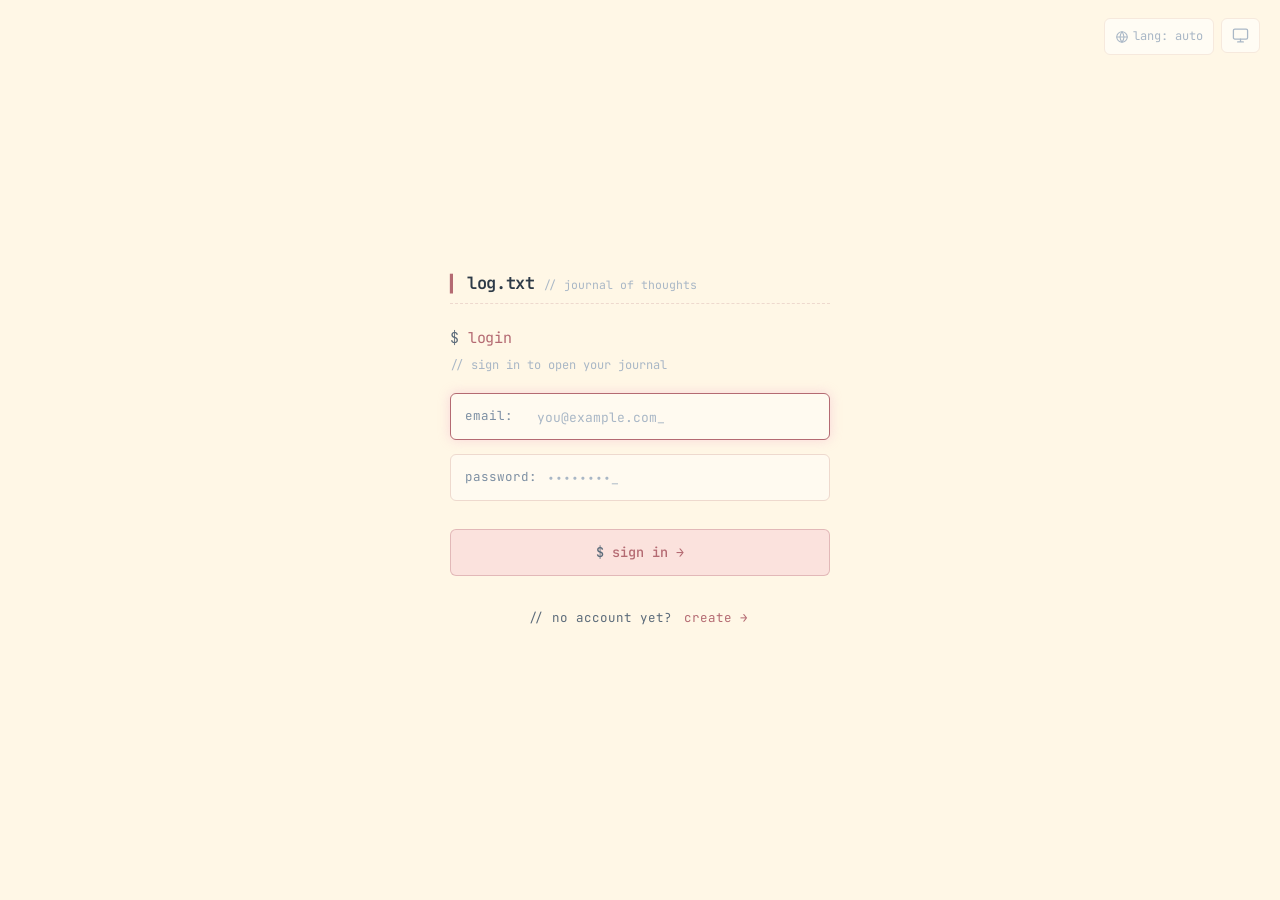
==== index.html @ 4cdacf59 "voice: nagrania zapisują się jako wpisy w entries/ Nagranie z sekcji voice/ nie tworzy już osobnego " ====
<!DOCTYPE html>
<html lang="pl" data-theme="dark">
<head>
  <meta charset="UTF-8">
  <meta name="viewport" content="width=device-width, initial-scale=1.0, viewport-fit=cover">
  <meta name="color-scheme" content="dark light">
  <meta name="description" content="log.txt — dziennik myśli w stylu terminala. Wpisy, nastroje, notatki, zadania i notatki głosowe.">
  <meta name="theme-color" content="#0d0f12">
  <meta name="mobile-web-app-capable" content="yes">
  <meta name="apple-mobile-web-app-capable" content="yes">
  <meta name="apple-mobile-web-app-status-bar-style" content="black-translucent">
  <meta name="apple-mobile-web-app-title" content="log.txt">
  <title>log.txt — dziennik</title>
  <link rel="manifest" href="manifest.webmanifest">
  <link rel="apple-touch-icon" href="icons/apple-touch-icon.png">
  <link rel="preconnect" href="https://fonts.googleapis.com">
  <link rel="preconnect" href="https://fonts.gstatic.com" crossorigin>
  <link href="https://fonts.googleapis.com/css2?family=JetBrains+Mono:ital,wght@0,400;0,500;0,600;1,400&family=Inter:wght@400;500;600&display=swap" rel="stylesheet">
  <link rel="stylesheet" href="styles.css">
  <script>
    // ustawiamy motyw przed pierwszym malowaniem, żeby nie mrugało przy trybie auto
    (function () {
      var pref = localStorage.getItem("logtxt.theme") || "auto";
      var theme = pref === "auto"
        ? (matchMedia("(prefers-color-scheme: dark)").matches ? "dark" : "light")
        : pref;
      document.documentElement.dataset.theme = theme;
      document.documentElement.dataset.themePref = pref;
    })();
  </script>
  <link rel="icon" href="data:image/svg+xml,<svg xmlns='http://www.w3.org/2000/svg' viewBox='0 0 100 100'><text y='.9em' font-size='90'>▍</text></svg>">
  <script>
    // motyw ustawiamy przed pierwszym malowaniem — inaczej ekran startowy mrugnie ciemnym tłem
    try {
      var t = localStorage.getItem("logtxt.theme");
      if (t) document.documentElement.dataset.theme = t;
    } catch (e) {}
  </script>
</head>
<body>

  <!-- ░░ ekran startowy: maszynowe wypisanie nazwy ░░ -->
  <div class="boot-screen" id="bootScreen">
    <div class="boot-inner mono">
      <div class="boot-line">
        <span class="boot-prompt" aria-hidden="true">||</span>
        <span class="boot-name" id="bootName"></span><span class="boot-caret" id="bootCaret" aria-hidden="true">▍</span>
      </div>
      <p class="boot-status" id="bootStatus"></p>
      <div class="boot-bar" aria-hidden="true"><span class="boot-bar-fill" id="bootBarFill"></span></div>
    </div>
    <p class="sr-only" role="status">Wczytywanie log.txt</p>
  </div>

  <!-- ░░ ekran logowania / rejestracji ░░ -->
  <div class="auth-screen" id="authScreen" hidden>
    <div class="auth-box">
      <div class="auth-logo mono">
        <span class="logo-mark" aria-hidden="true">▍</span>
        <span class="logo-name">log.txt</span>
        <span class="logo-comment" data-i18n="auth.logo.comment">// dziennik myśli</span>
      </div>

      <!-- ═══ logowanie ═══ -->
      <form class="auth-form" id="loginForm" data-mode="login">
        <div class="auth-title mono"><span class="dim">$</span> login</div>
        <p class="auth-sub mono" data-i18n="auth.login.sub">// zaloguj się, żeby wejść do swojego dziennika</p>

        <label class="auth-field">
          <span class="auth-label mono" data-i18n="auth.field.email">email:</span>
          <input type="email" id="loginEmail" autocomplete="email" placeholder="you@example.com_" required>
        </label>

        <label class="auth-field">
          <span class="auth-label mono" data-i18n="auth.field.password">hasło:</span>
          <input type="password" id="loginPassword" autocomplete="current-password" placeholder="••••••••_" required>
        </label>

        <div class="auth-error mono" id="loginError" aria-live="polite"></div>

        <button type="submit" class="btn btn-primary btn-block mono auth-cta">
          <span class="dim">$</span> <span data-i18n="auth.login.cta">zaloguj</span> <span class="auth-arrow">→</span>
        </button>

        <p class="auth-switch mono">
          <span class="dim">//</span> <span data-i18n="auth.login.switch">nie masz konta?</span>
          <button type="button" class="auth-link" data-goto="register" data-i18n="auth.login.switchLink">utwórz →</button>
        </p>
      </form>

      <!-- ═══ rejestracja ═══ -->
      <form class="auth-form" id="registerForm" data-mode="register" hidden>
        <div class="auth-title mono"><span class="dim">$</span> register</div>
        <p class="auth-sub mono" data-i18n="auth.register.sub">// załóż konto — wpisy będą dostępne z każdego urządzenia</p>

        <label class="auth-field">
          <span class="auth-label mono" data-i18n="auth.field.name">imię:</span>
          <input type="text" id="regName" autocomplete="given-name" placeholder="jak masz na imię?_" data-i18n-ph="auth.ph.name" required>
        </label>

        <label class="auth-field">
          <span class="auth-label mono" data-i18n="auth.field.email">email:</span>
          <input type="email" id="regEmail" autocomplete="email" placeholder="you@example.com_" required>
        </label>

        <label class="auth-field">
          <span class="auth-label mono" data-i18n="auth.field.password">hasło:</span>
          <input type="password" id="regPassword" autocomplete="new-password" placeholder="min. 8 znaków_" data-i18n-ph="auth.ph.password.min" required>
        </label>

        <label class="auth-field">
          <span class="auth-label mono" data-i18n="auth.field.repeat">powtórz:</span>
          <input type="password" id="regPassword2" autocomplete="new-password" placeholder="jeszcze raz_" data-i18n-ph="auth.ph.password.again" required>
        </label>

        <div class="auth-error mono" id="registerError" aria-live="polite"></div>

        <button type="submit" class="btn btn-primary btn-block mono auth-cta">
          <span class="dim">$</span> <span data-i18n="auth.register.cta">utwórz konto</span> <span class="auth-arrow">→</span>
        </button>

        <p class="auth-switch mono">
          <span class="dim">//</span> <span data-i18n="auth.register.switch">masz już konto?</span>
          <button type="button" class="auth-link" data-goto="login" data-i18n="auth.register.switchLink">zaloguj →</button>
        </p>
      </form>

      <button type="button" class="auth-lang mono" id="authLangToggle" data-i18n-aria="app.aria.lang" aria-label="Zmień język">
        <svg class="icon" viewBox="0 0 24 24"><circle cx="12" cy="12" r="9"/><path d="M3 12h18"/><path d="M12 3a15 15 0 0 1 0 18a15 15 0 0 1 0-18z"/></svg>
        <span class="lang-label">lang: auto</span>
      </button>
      <button type="button" class="auth-theme mono" id="authThemeToggle" data-i18n-aria="app.aria.theme" aria-label="Przełącz motyw">
        <svg class="icon icon-sun" viewBox="0 0 24 24"><circle cx="12" cy="12" r="5"/><path d="M12 1v2M12 21v2M4.22 4.22l1.42 1.42M18.36 18.36l1.42 1.42M1 12h2M21 12h2M4.22 19.78l1.42-1.42M18.36 5.64l1.42-1.42"/></svg>
        <svg class="icon icon-moon" viewBox="0 0 24 24"><path d="M21 12.79A9 9 0 1 1 11.21 3 7 7 0 0 0 21 12.79z"/></svg>
        <svg class="icon icon-auto" viewBox="0 0 24 24"><rect x="2" y="3" width="20" height="14" rx="2"/><path d="M8 21h8M12 17v4"/></svg>
      </button>
    </div>
  </div>

  <div class="app" id="mainApp" hidden>

    <!-- ░░ Sidebar / file explorer ░░ -->
    <aside class="sidebar" id="sidebar">
      <button class="sidebar-head" id="logoHome" data-i18n-aria="app.aria.home" aria-label="Wróć do dashboardu">
        <span class="logo-mark" aria-hidden="true">▍</span>
        <span class="logo-name">log.txt</span>
        <span class="logo-comment" data-i18n="app.logo.comment">// dziennik</span>
      </button>

      <nav class="nav" data-i18n-aria="app.aria.sections" aria-label="Sekcje">
        <button class="nav-item active" data-view="dashboard">
          <svg class="icon" viewBox="0 0 24 24"><path d="M3 12h4l3-8 4 16 3-8h4"/></svg>
          <span class="nav-label">~/dashboard</span>
        </button>
        <button class="nav-item" data-view="entries">
          <svg class="icon" viewBox="0 0 24 24"><path d="M14 2H6a2 2 0 0 0-2 2v16a2 2 0 0 0 2 2h12a2 2 0 0 0 2-2V8z"/><path d="M14 2v6h6"/></svg>
          <span class="nav-label">entries/</span>
          <span class="nav-count" data-count="entries"></span>
        </button>
        <button class="nav-item" data-view="notes">
          <svg class="icon" viewBox="0 0 24 24"><path d="M12 20h9"/><path d="M16.5 3.5a2.1 2.1 0 0 1 3 3L7 19l-4 1 1-4z"/></svg>
          <span class="nav-label">notes/</span>
          <span class="nav-count" data-count="notes"></span>
        </button>
        <button class="nav-item" data-view="tasks">
          <svg class="icon" viewBox="0 0 24 24"><path d="M9 11l3 3L22 4"/><path d="M21 12v7a2 2 0 0 1-2 2H5a2 2 0 0 1-2-2V5a2 2 0 0 1 2-2h11"/></svg>
          <span class="nav-label">tasks.todo</span>
          <span class="nav-count" data-count="tasks"></span>
        </button>
        <button class="nav-item" data-view="voice">
          <svg class="icon" viewBox="0 0 24 24"><path d="M12 1a3 3 0 0 0-3 3v8a3 3 0 0 0 6 0V4a3 3 0 0 0-3-3z"/><path d="M19 10v2a7 7 0 0 1-14 0v-2"/><path d="M12 19v4"/><path d="M8 23h8"/></svg>
          <span class="nav-label">voice/</span>
          <span class="nav-count" data-count="voice"></span>
        </button>
      </nav>

      <div class="sidebar-foot">
        <button class="theme-toggle" id="themeToggle" data-i18n-aria="app.aria.theme" aria-label="Przełącz motyw">
          <svg class="icon icon-sun" viewBox="0 0 24 24"><circle cx="12" cy="12" r="5"/><path d="M12 1v2M12 21v2M4.22 4.22l1.42 1.42M18.36 18.36l1.42 1.42M1 12h2M21 12h2M4.22 19.78l1.42-1.42M18.36 5.64l1.42-1.42"/></svg>
          <svg class="icon icon-moon" viewBox="0 0 24 24"><path d="M21 12.79A9 9 0 1 1 11.21 3 7 7 0 0 0 21 12.79z"/></svg>
        <svg class="icon icon-auto" viewBox="0 0 24 24"><rect x="2" y="3" width="20" height="14" rx="2"/><path d="M8 21h8M12 17v4"/></svg>
          <span class="theme-label">auto_mode</span>
        </button>
        <button class="theme-toggle lang-toggle" id="langToggle" data-i18n-aria="app.aria.lang" aria-label="Zmień język">
          <svg class="icon" viewBox="0 0 24 24"><circle cx="12" cy="12" r="9"/><path d="M3 12h18"/><path d="M12 3a15 15 0 0 1 0 18a15 15 0 0 1 0-18z"/></svg>
          <span class="lang-label">lang: auto</span>
        </button>
        <div class="sidebar-status">
          <span class="status-dot" aria-hidden="true"></span>
          <span id="storageStatus">sync: —</span>
        </div>
        <button class="sidebar-user mono" id="logoutBtn" data-i18n-title="app.logout">
          <span class="user-prompt dim">user@log:~$</span>
          <span class="user-name" id="sidebarUserName"></span>
          <span class="user-logout">// exit</span>
        </button>
      </div>
    </aside>

    <!-- ░░ Bottom nav (mobile only) ░░ -->
    <nav class="bottom-nav" id="bottomNav" data-i18n-aria="app.aria.bottomNav" aria-label="Nawigacja mobilna">
      <button class="bottom-nav-item nav-item active" data-view="dashboard">
        <svg class="icon" viewBox="0 0 24 24"><path d="M3 12h4l3-8 4 16 3-8h4"/></svg>
        <span class="bottom-nav-label">dashboard</span>
      </button>
      <button class="bottom-nav-item nav-item" data-view="entries">
        <svg class="icon" viewBox="0 0 24 24"><path d="M14 2H6a2 2 0 0 0-2 2v16a2 2 0 0 0 2 2h12a2 2 0 0 0 2-2V8z"/><path d="M14 2v6h6"/></svg>
        <span class="bottom-nav-label">entries</span>
      </button>
      <button class="bottom-nav-item nav-item" data-view="notes">
        <svg class="icon" viewBox="0 0 24 24"><path d="M12 20h9"/><path d="M16.5 3.5a2.1 2.1 0 0 1 3 3L7 19l-4 1 1-4z"/></svg>
        <span class="bottom-nav-label">notes</span>
      </button>
      <button class="bottom-nav-item nav-item" data-view="tasks">
        <svg class="icon" viewBox="0 0 24 24"><path d="M9 11l3 3L22 4"/><path d="M21 12v7a2 2 0 0 1-2 2H5a2 2 0 0 1-2-2V5a2 2 0 0 1 2-2h11"/></svg>
        <span class="bottom-nav-label">tasks</span>
      </button>
      <button type="button" class="bottom-nav-item bottom-nav-more" id="bottomNavMore" aria-haspopup="true" aria-expanded="false" aria-controls="bottomNavSheet">
        <svg class="icon" viewBox="0 0 24 24"><circle cx="5" cy="12" r="1.5"/><circle cx="12" cy="12" r="1.5"/><circle cx="19" cy="12" r="1.5"/></svg>
        <span class="bottom-nav-label" data-i18n="app.more">więcej</span>
      </button>
    </nav>

    <div class="bottom-sheet-scrim" id="bottomSheetScrim"></div>
    <div class="bottom-sheet" id="bottomNavSheet" role="dialog" data-i18n-aria="app.aria.moreSections" aria-label="Więcej sekcji" aria-hidden="true">
      <div class="bottom-sheet-handle" aria-hidden="true"></div>
      <div class="bottom-sheet-title mono"><span class="dim">$</span> ls more/</div>
      <div class="bottom-sheet-list">
        <button class="bottom-sheet-item nav-item" data-view="voice">
          <svg class="icon" viewBox="0 0 24 24"><path d="M12 1a3 3 0 0 0-3 3v8a3 3 0 0 0 6 0V4a3 3 0 0 0-3-3z"/><path d="M19 10v2a7 7 0 0 1-14 0v-2"/><path d="M12 19v4"/><path d="M8 23h8"/></svg>
          <span class="bottom-nav-label">voice/</span>
        </button>
        <button type="button" class="bottom-sheet-item bottom-sheet-action" id="bottomThemeMirror">
          <svg class="icon icon-sun" viewBox="0 0 24 24"><circle cx="12" cy="12" r="5"/><path d="M12 1v2M12 21v2M4.22 4.22l1.42 1.42M18.36 18.36l1.42 1.42M1 12h2M21 12h2M4.22 19.78l1.42-1.42M18.36 5.64l1.42-1.42"/></svg>
          <svg class="icon icon-moon" viewBox="0 0 24 24"><path d="M21 12.79A9 9 0 1 1 11.21 3 7 7 0 0 0 21 12.79z"/></svg>
        <svg class="icon icon-auto" viewBox="0 0 24 24"><rect x="2" y="3" width="20" height="14" rx="2"/><path d="M8 21h8M12 17v4"/></svg>
          <span class="bottom-nav-label" data-i18n="app.theme">motyw</span>
        </button>
        <button type="button" class="bottom-sheet-item bottom-sheet-action" id="bottomLangMirror">
          <svg class="icon" viewBox="0 0 24 24"><circle cx="12" cy="12" r="9"/><path d="M3 12h18"/><path d="M12 3a15 15 0 0 1 0 18a15 15 0 0 1 0-18z"/></svg>
          <span class="bottom-nav-label lang-label">lang: auto</span>
        </button>
        <button type="button" class="bottom-sheet-item bottom-sheet-action" id="bottomLogoutMirror">
          <svg class="icon" viewBox="0 0 24 24"><path d="M9 21H5a2 2 0 0 1-2-2V5a2 2 0 0 1 2-2h4"/><path d="M16 17l5-5-5-5"/><path d="M21 12H9"/></svg>
          <span class="bottom-nav-label">exit</span>
        </button>
      </div>
    </div>

    <!-- ░░ Main ░░ -->
    <main class="main">
      <header class="topbar">
        <button class="menu-btn" id="menuBtn" data-i18n-aria="app.aria.menu" aria-label="Menu">
          <svg class="icon" viewBox="0 0 24 24"><path d="M3 6h18M3 12h18M3 18h18"/></svg>
        </button>
        <span class="breadcrumb"><span class="crumb-root" data-i18n="app.crumbRoot">~/dziennik/</span><span id="crumbView">dashboard</span><span class="cursor" aria-hidden="true">_</span></span>
        <span class="topbar-date mono" id="topbarDate"></span>
      </header>

      <div class="views" id="views">

        <!-- ═══ dashboard / welcome ═══ -->
        <section class="view view-dash active" data-view="dashboard">
          <div class="dash-grid">

            <!-- ── powitanie ── -->
            <div class="dash-card dash-hello">
              <div class="dash-hello-text">
                <h1 class="mono" id="helloTitle">witaj z powrotem<span class="cursor" aria-hidden="true">_</span></h1>
                <p class="view-sub" id="helloLine"></p>
              </div>
              <span class="dash-hello-mark mono" aria-hidden="true">▍</span>
            </div>

            <!-- ── szybkie akcje ── -->
            <div class="dash-card dash-actions">
              <div class="dash-card-label mono"><span class="dim">$</span> run --quick</div>
              <div class="quick-actions mono" data-i18n-aria="app.aria.quickActions" aria-label="Szybkie akcje">
                <button class="qa-btn" data-qa="entry"><span class="qa-key">+</span> <span data-i18n="dash.qa.entry">nowy wpis</span></button>
                <button class="qa-btn" data-qa="mood"><span class="qa-key">+</span> <span data-i18n="dash.qa.mood">zaznacz nastrój</span></button>
                <button class="qa-btn" data-qa="task"><span class="qa-key">+</span> <span data-i18n="dash.qa.task">nowe zadanie</span></button>
                <button class="qa-btn" data-qa="voice"><span class="qa-key qa-rec">●</span> <span data-i18n="dash.qa.voice">nagraj notatkę</span></button>
              </div>
            </div>

            <!-- ── podsumowanie tygodnia + skróty do sekcji ── -->
            <div class="dash-card dash-summary-card">
              <div class="dash-card-label mono"><span class="dim">$</span> stat --week</div>
              <p class="dash-summary mono" id="dashSummary"></p>
              <div class="dash-tiles" id="dashTiles"></div>
            </div>

            <!-- ── kolumna główna: log aktywności + przypięte ── -->
            <div class="dash-col dash-col-main">
              <div class="panel recent-panel">
                <div class="panel-title mono"><span class="dim">$</span> tail -n 6 recent_activity.log</div>
                <div class="recent-list" id="recentList"></div>
              </div>

              <div class="panel pinned-panel" id="pinnedPanel">
                <div class="panel-title mono">
                  <span class="dim">$</span> cat pinned/*.md
                  <span class="dim" id="pinnedCount"></span>
                  <span class="flex-spacer"></span>
                  <button type="button" class="panel-link mono" id="pinnedAllLink" hidden data-i18n="dash.pinned.all">zobacz wszystkie →</button>
                </div>
                <div class="pinned-list" id="pinnedList"></div>
              </div>
            </div>

            <!-- ── kolumna boczna: nastrój, motto dnia, otwarte zadania ── -->
            <div class="dash-col dash-col-side">
              <!-- ── nastrój: jedyne wejście do mood.log ── -->
              <div class="dash-card dash-mood" id="dashMood">
                <div class="dash-card-label mono">
                  <span class="dim">$</span> mood --set
                  <span class="flex-spacer"></span>
                  <button type="button" class="panel-link mono" id="dashMoodOpen" data-i18n="dash.mood.open">otwórz mood.log →</button>
                </div>
                <div class="mood-scale dash-mood-scale" id="dashMoodScale" role="radiogroup" data-i18n-aria="mood.aria.scale" aria-label="Poziom nastroju">
                  <button type="button" class="mood-btn" data-level="1" data-i18n-aria="mood.level.1" aria-label="Bardzo źle"><span class="mood-cell l1"></span><span class="mono">1</span></button>
                  <button type="button" class="mood-btn" data-level="2" data-i18n-aria="mood.level.2" aria-label="Słabo"><span class="mood-cell l2"></span><span class="mono">2</span></button>
                  <button type="button" class="mood-btn" data-level="3" data-i18n-aria="mood.level.3" aria-label="Neutralnie"><span class="mood-cell l3"></span><span class="mono">3</span></button>
                  <button type="button" class="mood-btn" data-level="4" data-i18n-aria="mood.level.4" aria-label="Dobrze"><span class="mood-cell l4"></span><span class="mono">4</span></button>
                  <button type="button" class="mood-btn" data-level="5" data-i18n-aria="mood.level.5" aria-label="Świetnie"><span class="mood-cell l5"></span><span class="mono">5</span></button>
                </div>
                <p class="dash-mood-status mono" id="dashMoodStatus"></p>
              </div>

              <div class="dash-card dash-motto" id="dashMotto">
                <span class="motto-label mono" data-i18n="dash.motto.label">// motto dnia</span>
                <p class="motto-text" id="mottoText"></p>
                <span class="motto-mark" aria-hidden="true">▍</span>
              </div>

              <div class="panel tasks-preview-panel dash-goals" id="tasksPreviewPanel">
                <div class="panel-title mono">
                  <span class="dim">$</span> tasks --open
                  <span class="dim" id="tasksPreviewCount"></span>
                  <span class="flex-spacer"></span>
                  <button type="button" class="panel-link mono" id="tasksAllLink" hidden data-i18n="dash.tasks.all">zobacz wszystkie zadania →</button>
                </div>
                <div class="tasks-preview-list" id="tasksPreviewList"></div>
              </div>
            </div>

          </div>
        </section>

        <!-- ═══ entries/ ═══ -->
        <section class="view" data-view="entries">
          <div class="view-grid view-grid-entries">

            <div class="view-hero">
              <div class="view-hero-text">
                <h1 class="mono">entries/</h1>
                <p class="view-sub" data-i18n="entries.sub">// twoje wpisy — każdy jak osobny plik</p>
              </div>
              <span class="view-hero-mark mono" aria-hidden="true">▍</span>
            </div>

            <!-- lista wpisów jako wyspa obok treści — jak w notes/; przy setkach
                 wpisów przewijanie jednej długiej kolumny gubiło kontekst -->
            <div class="dash-card entries-list-col">
              <div class="dash-card-label mono"><span class="dim">$</span> ls entries/</div>
              <button class="btn btn-primary mono btn-block" id="newEntryBtn" data-i18n="entries.newBtn">+ nowy wpis</button>
              <div class="tag-filter mono" id="tagFilter"></div>
              <div class="entry-files" id="entryList"></div>
            </div>

            <div class="entries-main">
              <form class="entry-form panel" id="entryForm">
                <div class="panel-title mono">
                  <span class="dim">$</span> <span data-i18n="entries.newEntry">nowy wpis →</span> <span class="accent" id="entryFilename"></span>
                </div>
                <textarea id="entryBody" rows="5" placeholder="$ napisz coś..." data-i18n-ph="entries.ph.body" spellcheck="true"></textarea>
                <div class="media-toolbar mono" data-host="entry">
                  <button type="button" class="media-btn" data-act="photo-file"><span class="mb-ico">+</span> <span data-i18n="media.addPhoto">dodaj zdjęcie</span></button>
                  <button type="button" class="media-btn" data-act="photo-url"><span class="mb-ico">↗</span> <span data-i18n="media.fromUrl">z URL</span></button>
                  <button type="button" class="media-btn media-rec" data-act="rec"><span class="mb-dot"></span> <span data-i18n="media.record">nagraj</span></button>
                  <span class="media-hint dim" data-hint></span>
                </div>
                <div class="media-attachments" id="entryAttachments"></div>
                <div class="form-row">
                  <input type="text" id="entryTags" class="mono" placeholder="#refleksja #praca #pomysł" data-i18n-ph="entries.ph.tags">
                  <button type="submit" class="btn btn-primary mono">git commit</button>
                </div>
                <input type="file" id="entryFileInput" accept="image/jpeg,image/png,image/webp" hidden>
              </form>

              <div class="entry-detail" id="entryDetail"></div>
            </div>

          </div>
        </section>

        <!-- ═══ mood.log ═══ -->
        <section class="view" data-view="mood">
          <div class="view-grid">

            <div class="view-hero">
              <div class="view-hero-text">
                <h1 class="mono">mood.log</h1>
                <p class="view-sub" data-i18n="mood.sub">// jak się dziś czujesz? zapisz stan procesu</p>
              </div>
              <span class="view-hero-mark mono" aria-hidden="true">▍</span>
            </div>

            <div class="view-col view-col-side">
              <form class="panel mood-form" id="moodForm">
                <div class="panel-title mono"><span class="dim">$</span> mood --set</div>
                <div class="mood-scale" id="moodScale" role="radiogroup" data-i18n-aria="mood.aria.scale" aria-label="Poziom nastroju">
                  <button type="button" class="mood-btn" data-level="1" data-i18n-aria="mood.level.1" aria-label="Bardzo źle"><span class="mood-cell l1"></span><span class="mono">1</span></button>
                  <button type="button" class="mood-btn" data-level="2" data-i18n-aria="mood.level.2" aria-label="Słabo"><span class="mood-cell l2"></span><span class="mono">2</span></button>
                  <button type="button" class="mood-btn" data-level="3" data-i18n-aria="mood.level.3" aria-label="Neutralnie"><span class="mood-cell l3"></span><span class="mono">3</span></button>
                  <button type="button" class="mood-btn" data-level="4" data-i18n-aria="mood.level.4" aria-label="Dobrze"><span class="mood-cell l4"></span><span class="mono">4</span></button>
                  <button type="button" class="mood-btn" data-level="5" data-i18n-aria="mood.level.5" aria-label="Świetnie"><span class="mood-cell l5"></span><span class="mono">5</span></button>
                </div>
                <div class="form-row">
                  <input type="text" id="moodNote" placeholder="// krótki kontekst, opcjonalnie" data-i18n-ph="mood.ph.note">
                  <button type="submit" class="btn btn-primary mono" disabled id="moodSubmit">log mood</button>
                </div>
              </form>
            </div>

            <div class="view-col view-col-main">
              <div class="panel mood-graph-panel">
                <div class="panel-title mono">
                  <span class="dim">$</span> mood --graph <span class="dim" id="moodRangeLabel">// ostatnie 28 dni</span>
                  <span class="mood-range" id="moodRange" role="group" data-i18n-aria="mood.aria.range" aria-label="Zakres grafu">
                    <button type="button" class="range-btn" data-days="28">28d</button>
                    <button type="button" class="range-btn" data-days="45">45d</button>
                    <button type="button" class="range-btn" data-days="90">90d</button>
                  </span>
                </div>
                <div class="mood-graph-wrap">
                  <div class="mood-dow mono" aria-hidden="true">
                    <span></span><span></span><span></span><span></span><span></span><span></span><span></span>
                  </div>
                  <div class="mood-graph" id="moodGraph"></div>
                </div>
                <div class="mood-legend mono">
                  <span class="dim" data-i18n="mood.worse">gorzej</span>
                  <span class="mood-cell l1"></span><span class="mood-cell l2"></span><span class="mood-cell l3"></span><span class="mood-cell l4"></span><span class="mood-cell l5"></span>
                  <span class="dim" data-i18n="mood.better">lepiej</span>
                </div>
              </div>

              <div class="entry-list" id="moodList"></div>
            </div>

          </div>
        </section>

        <!-- ═══ notes/ ═══ -->
        <section class="view" data-view="notes">
          <div class="view-grid view-grid-notes">

            <div class="view-hero">
              <div class="view-hero-text">
                <h1 class="mono">notes/</h1>
                <p class="view-sub" data-i18n="notes.sub">// luźne notatki, markdown-friendly</p>
              </div>
              <span class="view-hero-mark mono" aria-hidden="true">▍</span>
            </div>

            <div class="dash-card notes-list-col">
              <div class="dash-card-label mono"><span class="dim">$</span> ls notes/</div>
              <button class="btn btn-primary mono btn-block" id="newNoteBtn" data-i18n="notes.new">+ touch nowa.md</button>
              <div class="note-files" id="noteFiles"></div>
            </div>
            <div class="note-editor panel" id="noteEditor" hidden>
              <div class="editor-tabs mono">
                <input type="text" id="noteTitle" class="note-title-input mono" placeholder="nazwa_notatki" data-i18n-ph="notes.ph.title">
                <span class="dim">.md</span>
                <span class="editor-tab-spacer"></span>
                <button type="button" class="tab-btn active" id="tabEdit">edit</button>
                <button type="button" class="tab-btn" id="tabPreview">preview</button>
              </div>
              <div class="md-toolbar mono" id="noteMdToolbar">
                <button type="button" class="md-btn" data-md="h1" data-i18n-title="notes.md.heading">#</button>
                <button type="button" class="md-btn" data-md="bold" data-i18n-title="notes.md.bold"><strong>B</strong></button>
                <button type="button" class="md-btn" data-md="italic" data-i18n-title="notes.md.italic"><em>i</em></button>
                <button type="button" class="md-btn" data-md="code" data-i18n-title="notes.md.code" data-i18n="notes.md.codeLabel">`kod`</button>
                <button type="button" class="md-btn" data-md="list" data-i18n-title="notes.md.list" data-i18n="notes.md.listLabel">- lista</button>
                <button type="button" class="md-btn" data-md="check" data-i18n-title="notes.md.check">- [ ]</button>
                <button type="button" class="md-btn" data-md="quote" data-i18n-title="notes.md.quote">&gt;</button>
              </div>
              <textarea id="noteBody" rows="14" placeholder="# nagłówek&#10;&#10;**pogrubienie**, *kursywa*, `kod`&#10;&#10;- lista&#10;- [ ] checkbox" data-i18n-ph="notes.ph.body" spellcheck="true"></textarea>
              <div class="media-toolbar mono" data-host="note">
                <button type="button" class="media-btn" data-act="photo-file"><span class="mb-ico">+</span> <span data-i18n="media.addPhoto">dodaj zdjęcie</span></button>
                <button type="button" class="media-btn" data-act="photo-url"><span class="mb-ico">↗</span> <span data-i18n="media.fromUrl">z URL</span></button>
                <button type="button" class="media-btn media-rec" data-act="rec"><span class="mb-dot"></span> <span data-i18n="media.record">nagraj</span></button>
                <span class="media-hint dim" data-hint></span>
              </div>
              <div class="media-attachments" id="noteAttachments"></div>
              <div class="md-preview" id="notePreview" hidden></div>
              <div class="form-row">
                <button type="button" class="btn btn-ghost mono" id="deleteNoteBtn">rm</button>
                <button type="button" class="btn btn-ghost mono pin-btn" id="pinNoteBtn" aria-pressed="false">
                  <svg class="icon pin-icon" viewBox="0 0 24 24" style="width:13px;height:13px"><path d="M12 2v7l4 4v3H8v-3l4-4V2z"/><path d="M12 16v6"/></svg>
                  <span class="pin-btn-label" data-i18n="notes.pin">// pin</span>
                </button>
                <span class="flex-spacer"></span>
                <button type="button" class="btn btn-primary mono" id="saveNoteBtn" data-i18n="notes.save">:w zapisz</button>
              </div>
              <input type="file" id="noteFileInput" accept="image/jpeg,image/png,image/webp" hidden>
            </div>

          </div>
        </section>

        <!-- ═══ tasks.todo ═══ -->
        <section class="view" data-view="tasks">
          <div class="view-grid">

            <div class="view-hero">
              <div class="view-hero-text">
                <h1 class="mono">tasks.todo</h1>
                <p class="view-sub" data-i18n="tasks.sub">// zadania posegregowane wg statusu: in_progress → pending → done</p>
              </div>
              <span class="view-hero-mark mono" aria-hidden="true">▍</span>
            </div>

            <div class="view-col view-col-side">
              <form class="panel task-form" id="taskForm">
                <div class="panel-title mono"><span class="dim">$</span> task add</div>
                <div class="form-row">
                  <span class="mono dim task-prefix">- [ ]</span>
                  <input type="text" id="taskText" placeholder="$ nowe zadanie..." data-i18n-ph="tasks.ph.text">
                  <input type="text" id="taskSprint" class="mono sprint-input" placeholder="sprint" data-i18n-ph="tasks.ph.sprint" list="sprintList">
                  <datalist id="sprintList"></datalist>
                  <button type="submit" class="btn btn-primary mono">add</button>
                </div>
              </form>
            </div>

            <div class="view-col view-col-main">
              <div id="statusGroups"></div>
            </div>

          </div>
        </section>

        <!-- ═══ voice/ ═══ -->
        <section class="view" data-view="voice">
          <div class="view-grid">

            <div class="view-hero">
              <div class="view-hero-text">
                <h1 class="mono">voice/</h1>
                <p class="view-sub" data-i18n="voice.sub">// notatki głosowe — każde nagranie zapisuje się jako wpis w entries/</p>
              </div>
              <span class="view-hero-mark mono" aria-hidden="true">▍</span>
            </div>

            <div class="view-col view-col-side">
              <div class="panel voice-recorder">
                <div class="panel-title mono"><span class="dim">$</span> rec --mic <span id="recStatus" class="dim" data-i18n="voice.ready">// gotowy</span></div>
                <canvas id="waveCanvas" class="wave-canvas" height="80"></canvas>
                <div class="form-row voice-controls">
                  <button type="button" class="btn btn-primary mono" id="recBtn">
                    <span class="rec-dot" aria-hidden="true"></span> record
                  </button>
                  <span class="mono rec-timer" id="recTimer">00:00</span>
                  <span class="flex-spacer"></span>
                  <span class="mono dim" id="transcriptHint"></span>
                </div>
              </div>
            </div>

            <div class="view-col view-col-main">
              <div class="entry-list" id="voiceList"></div>
            </div>

          </div>
        </section>

      </div>
    </main>
  </div>

  <div class="toast mono" id="toast" role="status" aria-live="polite"></div>

  <div class="undo-bar mono" id="undoBar" role="status" aria-live="polite">
    <span class="undo-msg"><span class="dim">//</span> <span data-i18n="app.undo.deleted">usunięto</span> <span class="undo-title" id="undoTitle"></span> —</span>
    <button type="button" class="undo-btn" id="undoBtn" data-i18n="app.undo.btn">[cofnij]</button>
    <span class="undo-count dim" id="undoCount">15s</span>
    <span class="undo-progress" aria-hidden="true"><span class="undo-progress-fill" id="undoFill"></span></span>
  </div>

  <!-- podgląd zdjęcia na cały ekran — otwierany kliknięciem w ikonę folderu -->
  <div class="lightbox" id="lightbox" role="dialog" aria-modal="true" data-i18n-aria="media.aria.viewer" aria-label="Podgląd zdjęcia" hidden>
    <button type="button" class="lightbox-close mono" id="lightboxClose" data-i18n-aria="media.close" aria-label="Zamknij podgląd">esc ✕</button>
    <button type="button" class="lightbox-nav lightbox-prev mono" id="lightboxPrev" data-i18n-aria="media.prev" aria-label="Poprzednie zdjęcie">‹</button>
    <img id="lightboxImg" alt="">
    <p class="lightbox-caption mono" id="lightboxCaption"></p>
    <button type="button" class="lightbox-nav lightbox-next mono" id="lightboxNext" data-i18n-aria="media.next" aria-label="Następne zdjęcie">›</button>
  </div>

  <div class="sidebar-scrim" id="scrim"></div>

  <!-- klient Supabase trzymany w repo: bez build stepu i bez zależności od CDN-a,
       który potrafi paść albo zostać zablokowany, zabierając ze sobą całą apkę -->
  <script src="vendor/supabase-js-2.58.0.js"></script>
  <script src="i18n.js"></script>
  <script src="config.js"></script>
  <script src="db.js"></script>
  <script src="app.js"></script>
</body>
</html>
---- styles.css ----
/* ═══════════════════════════════════════════════════════════════
   log.txt — dziennik w stylu terminala
   motywy: dark (terminal) / light (dziennik)
   ═══════════════════════════════════════════════════════════════ */

:root {
  --font-mono: "JetBrains Mono", "Fira Code", "SFMono-Regular", Consolas, monospace;
  --font-sans: "Inter", "Manrope", -apple-system, "Segoe UI", sans-serif;
  --radius: 10px;
  --radius-sm: 6px;
  --sidebar-w: 232px;
  --ease: cubic-bezier(0.25, 0.8, 0.35, 1);
  /* ikona folderu (jak w Finderze) — te same barwy w obu motywach */
  --folder-back: #7cb8ee;
  --folder-front-a: #62a9ec;
  --folder-front-b: #3f8ad8;
}

/* ── motyw ciemny: terminal ── */
[data-theme="dark"] {
  color-scheme: dark;
  --bg: #0d0f12;
  --bg-panel: #14171c;
  --bg-raised: #1a1e25;
  --bg-input: #0f1116;
  --border: #262b34;
  --border-soft: #1d222a;
  --text: #e4e8ef;
  --text-dim: #8b93a3;
  --text-faint: #5b6373;
  --accent: #4ade80;          /* neonowa zieleń */
  --accent-2: #a78bfa;        /* elektryczny fiolet */
  --accent-3: #22d3ee;        /* cyjan */
  --accent-warn: #fbbf24;
  --accent-bg: rgba(74, 222, 128, 0.10);
  --accent-2-bg: rgba(167, 139, 250, 0.12);
  --accent-3-bg: rgba(34, 211, 238, 0.10);
  --glow: 0 0 14px rgba(74, 222, 128, 0.22);
  --glow-2: 0 0 14px rgba(167, 139, 250, 0.25);
  --shadow: 0 8px 28px rgba(0, 0, 0, 0.45);
  --mood-1: #3b2d4f; --mood-2: #4c3a75; --mood-3: #6d5bb0; --mood-4: #8f7ae0; --mood-5: #4ade80;
  /* kolory kategorii zadań */
  --st-pending: #7f93b5;      /* chłodny stalowy błękit */
  --st-pending-bg: rgba(127, 147, 181, 0.12);
  --st-progress: #fbbf24;     /* bursztyn — trwa */
  --st-progress-bg: rgba(251, 191, 36, 0.13);
  --st-done: #4ade80;         /* zieleń — zrobione */
  --st-done-bg: rgba(74, 222, 128, 0.12);
  --scrim: rgba(6, 8, 10, 0.6);
  /* karta kontrastowa (motto / cele) — ciemna zieleń terminala */
  --surface-contrast: #10241b;
  --surface-contrast-border: #1d3d2c;
  --surface-contrast-text: #dcf5e6;
  --surface-contrast-dim: #7ba892;
}

/* ── motyw jasny: dziennik ──
   paleta: Vanilla Cream #FFF7E6 · Blush Petal #F7C8D3 · Rosewood #B46A72
   Sage Leaf #A8B58A · Misty Sky #A9B7C6 · Midnight Lagoon #2D3A47 */
[data-theme="light"] {
  color-scheme: light;
  --bg: #fff7e6;
  --bg-panel: #fffcf4;
  --bg-raised: #f9ecdf;
  --bg-input: #fffaf0;
  --border: #eed9ce;
  --border-soft: #f6e9dd;
  --text: #2d3a47;
  --text-dim: #5c6b7a;
  --text-faint: #a9b7c6;
  --accent: #b46a72;          /* rosewood — główny akcent */
  --accent-2: #b46a72;        /* rosewood */
  --accent-3: #7d8fa3;        /* misty sky, przyciemniony */
  --accent-warn: #c09b54;
  --accent-bg: rgba(247, 200, 211, 0.45);
  --accent-2-bg: rgba(247, 200, 211, 0.45);
  --accent-3-bg: rgba(169, 183, 198, 0.30);
  --glow: 0 0 12px rgba(247, 200, 211, 0.70);
  --glow-2: 0 0 12px rgba(247, 200, 211, 0.70);
  --shadow: 0 6px 22px rgba(45, 58, 71, 0.10);
  --mood-1: #b46a72; --mood-2: #d89aa3; --mood-3: #f7c8d3; --mood-4: #c9d2ac; --mood-5: #a8b58a;
  /* kolory kategorii zadań */
  --st-pending: #64798f;      /* misty sky, przyciemniony */
  --st-pending-bg: rgba(169, 183, 198, 0.26);
  --st-progress: #b46a72;     /* rosewood — trwa */
  --st-progress-bg: rgba(247, 200, 211, 0.46);
  --st-done: #6d8a4a;         /* sage leaf, przyciemniony */
  --st-done-bg: rgba(168, 181, 138, 0.30);
  --scrim: rgba(45, 58, 71, 0.38);
  /* karta kontrastowa (motto / cele) — midnight lagoon */
  --surface-contrast: #2d3a47;
  --surface-contrast-border: #3b4b5a;
  --surface-contrast-text: #fff7e6;
  --surface-contrast-dim: #a9b7c6;
}

/* ═══ baza ═══ */
* { margin: 0; padding: 0; box-sizing: border-box; }

html { height: 100%; }

body {
  height: 100%;
  font-family: var(--font-sans);
  font-size: 15px;
  line-height: 1.6;
  background: var(--bg);
  color: var(--text);
  transition: background 0.35s var(--ease), color 0.35s var(--ease);
  -webkit-font-smoothing: antialiased;
}

.mono { font-family: var(--font-mono); }
.dim { color: var(--text-dim); }
.accent { color: var(--accent); }

button { font: inherit; color: inherit; background: none; border: none; cursor: pointer; }

.icon {
  width: 17px; height: 17px;
  fill: none; stroke: currentColor;
  stroke-width: 1.8; stroke-linecap: round; stroke-linejoin: round;
  flex-shrink: 0;
}

/* ═══ layout ═══ */
.app { display: flex; height: 100vh; height: 100dvh; }

/* ── sidebar ── */
.sidebar {
  width: var(--sidebar-w);
  flex-shrink: 0;
  display: flex;
  flex-direction: column;
  border-right: 1px solid var(--border-soft);
  background: var(--bg-panel);
  padding: 20px 12px 14px;
  transition: background 0.35s var(--ease), transform 0.3s var(--ease);
  z-index: 30;
}

.sidebar-head {
  display: flex; align-items: baseline; gap: 7px;
  width: 100%;
  padding: 0 10px 22px;
  font-family: var(--font-mono);
  text-align: left;
}
.sidebar-head:hover .logo-name { color: var(--accent); }
.logo-name { transition: color 0.2s var(--ease); }
.logo-mark { color: var(--accent); animation: blink 1.2s steps(2) infinite; }
.logo-name { font-weight: 600; font-size: 16px; letter-spacing: -0.02em; }
.logo-comment { font-size: 11px; color: var(--text-faint); }

.nav { display: flex; flex-direction: column; gap: 2px; flex: 1; }

.nav-item {
  display: flex; align-items: center; gap: 10px;
  padding: 9px 10px;
  border-radius: var(--radius-sm);
  font-family: var(--font-mono);
  font-size: 13.5px;
  color: var(--text-dim);
  text-align: left;
  transition: background 0.18s var(--ease), color 0.18s var(--ease), box-shadow 0.18s var(--ease);
}
.nav-item:hover { background: var(--bg-raised); color: var(--text); }
.nav-item.active {
  background: var(--accent-bg);
  color: var(--accent);
  box-shadow: var(--glow);
}
.nav-label { flex: 1; }
.nav-count { font-size: 11px; color: var(--text-faint); }
.nav-item.active .nav-count { color: var(--accent); opacity: 0.75; }

.sidebar-foot { display: flex; flex-direction: column; gap: 10px; padding-top: 14px; border-top: 1px solid var(--border-soft); }

.theme-toggle {
  display: flex; align-items: center; gap: 10px;
  padding: 8px 10px;
  border-radius: var(--radius-sm);
  font-family: var(--font-mono);
  font-size: 12.5px;
  color: var(--text-dim);
  transition: background 0.18s var(--ease), color 0.18s var(--ease);
}
.theme-toggle:hover { background: var(--bg-raised); color: var(--text); }
[data-theme="dark"] .icon-moon { display: none; }
[data-theme="light"] .icon-sun { display: none; }
/* tryb auto: zamiast słońca/księżyca ikona ekranu — motyw idzie za systemem */
.icon-auto { display: none; }
[data-theme-pref="auto"] .icon-auto { display: block; }
[data-theme-pref="auto"] .icon-sun,
[data-theme-pref="auto"] .icon-moon { display: none; }

.sidebar-status {
  display: flex; align-items: center; gap: 8px;
  padding: 0 10px;
  font-family: var(--font-mono);
  font-size: 11px;
  color: var(--text-faint);
}
.status-dot {
  width: 7px; height: 7px; border-radius: 50%;
  background: var(--accent);
  box-shadow: var(--glow);
}

/* ── main ── */
.main { flex: 1; display: flex; flex-direction: column; min-width: 0; }

.topbar {
  display: flex; align-items: center; gap: 12px;
  padding: 14px 28px;
  border-bottom: 1px solid var(--border-soft);
  background: color-mix(in srgb, var(--bg) 80%, transparent);
  backdrop-filter: blur(8px);
  position: sticky; top: 0; z-index: 10;
}
.menu-btn { display: none; padding: 4px; color: var(--text-dim); }
.breadcrumb { font-family: var(--font-mono); font-size: 13px; color: var(--text-dim); }
.crumb-root { color: var(--text-faint); }
.topbar-date { margin-left: auto; font-size: 12px; color: var(--text-faint); }

.cursor { color: var(--accent); animation: blink 1.1s steps(2) infinite; margin-left: 1px; }
@keyframes blink { 50% { opacity: 0; } }

/* ── views ── */
.views { flex: 1; overflow-y: auto; padding: 30px 28px 60px; }

.view { display: none; max-width: 1180px; margin: 0 auto; }
.view.active { display: block; animation: viewIn 0.32s var(--ease); }
@keyframes viewIn {
  from { opacity: 0; transform: translateY(8px); }
  to   { opacity: 1; transform: translateY(0); }
}

.view-sub { font-family: var(--font-mono); font-size: 12.5px; color: var(--text-faint); margin-top: 4px; }

/* ═══ komponenty ═══ */
.panel {
  background: var(--bg-panel);
  border: 1px solid var(--border-soft);
  border-radius: var(--radius);
  padding: 18px;
  margin-bottom: 22px;
  transition: background 0.35s var(--ease), border-color 0.35s var(--ease);
}
.panel-title {
  font-size: 12.5px;
  color: var(--text-dim);
  margin-bottom: 14px;
  display: flex; align-items: baseline; gap: 6px; flex-wrap: wrap;
}

textarea, input[type="text"] {
  width: 100%;
  background: var(--bg-input);
  border: 1px solid var(--border);
  border-radius: var(--radius-sm);
  color: var(--text);
  font-family: var(--font-sans);
  font-size: 14.5px;
  line-height: 1.6;
  padding: 11px 13px;
  resize: vertical;
  transition: border-color 0.2s var(--ease), box-shadow 0.2s var(--ease);
}
input.mono, textarea.mono { font-family: var(--font-mono); font-size: 13px; }
textarea:focus, input:focus {
  outline: none;
  border-color: var(--accent);
  box-shadow: var(--glow);
}
::placeholder { color: var(--text-faint); font-family: var(--font-mono); font-size: 13px; }

.form-row { display: flex; gap: 10px; margin-top: 12px; align-items: center; }
.form-row input { flex: 1; }
.flex-spacer { flex: 1; }

.btn {
  padding: 9px 18px;
  border-radius: var(--radius-sm);
  font-size: 13px;
  font-weight: 500;
  white-space: nowrap;
  transition: all 0.2s var(--ease);
  border: 1px solid transparent;
}
.btn-primary {
  background: var(--accent-bg);
  color: var(--accent);
  border-color: color-mix(in srgb, var(--accent) 35%, transparent);
}
.btn-primary:hover:not(:disabled) { box-shadow: var(--glow); transform: translateY(-1px); }
.btn-primary:disabled { opacity: 0.4; cursor: not-allowed; }
.btn-ghost { color: var(--text-faint); border-color: var(--border); }
.btn-ghost:hover { color: var(--accent-2); border-color: var(--accent-2); }
.btn-block { width: 100%; margin-bottom: 14px; }

/* ── tagi ── */
.tag {
  display: inline-block;
  font-family: var(--font-mono);
  font-size: 11.5px;
  padding: 2px 9px;
  border-radius: 20px;
  background: var(--accent-2-bg);
  color: var(--accent-2);
  margin-right: 6px;
  cursor: pointer;
  transition: box-shadow 0.2s var(--ease);
}
.tag:hover { box-shadow: var(--glow-2); }
.tag.active { outline: 1px solid var(--accent-2); }

.tag-filter { margin-bottom: 18px; min-height: 4px; }
.tag-filter .tag { margin-bottom: 6px; }

/* ── karty wpisów ── */
.entry-list { display: flex; flex-direction: column; gap: 14px; }

.entry-file-day {
  font-size: 11px;
  color: var(--text-faint);
  padding: 10px 6px 4px;
  position: sticky;
  top: 0;
  background: var(--bg-panel);
  z-index: 1;
}
.entry-file {
  display: flex; align-items: center; gap: 8px;
  padding: 8px 10px;
  border-radius: var(--radius-sm);
  font-size: 12.5px;
  color: var(--text-dim);
  text-align: left;
  border: 1px solid transparent;
  transition: background 0.18s var(--ease), color 0.18s var(--ease), border-color 0.18s var(--ease);
  overflow: hidden;
}
.entry-file:hover { background: var(--bg-raised); color: var(--text); }
.entry-file.active {
  background: var(--accent-bg);
  color: var(--accent);
  border-color: color-mix(in srgb, var(--accent) 35%, transparent);
}
.entry-file-time { flex: 0 0 auto; font-size: 11px; color: var(--text-faint); }
.entry-file.active .entry-file-time { color: inherit; }
.entry-file-name { flex: 1; overflow: hidden; text-overflow: ellipsis; white-space: nowrap; }
.entry-file-mood { flex: 0 0 auto; width: 9px; height: 9px; border-radius: 3px; }
.entry-file-clip { flex: 0 0 auto; font-size: 10px; color: var(--text-faint); }

.entries-main { min-width: 0; display: flex; flex-direction: column; gap: 16px; }
.entries-main > .panel, .entries-main > form.panel { margin-bottom: 0; }
/* w prawej kolumnie karta jest jedna — akcje nie muszą się chować za hoverem */
.entries-main .entry-edit, .entries-main .entry-del { opacity: 1; }
.entries-main .entry-form[hidden] { display: none; }
.empty-slim { padding: 20px 12px; font-size: 12px; }
.empty-hint { margin-top: 0; }

/* powrót z wybranego wpisu do formularza */
.entry-back {
  margin-left: auto;
  font-size: 11px;
  color: var(--text-faint);
  transition: color 0.2s var(--ease);
}
.entry-back:hover { color: var(--accent-3); }
.entry-back + .entry-edit { margin-left: 0; }
.entry-editing-flag + .entry-back { margin-left: 12px; }

.entry-card {
  background: var(--bg-panel);
  border: 1px solid var(--border-soft);
  border-radius: var(--radius);
  padding: 16px 18px;
  transition: border-color 0.2s var(--ease), transform 0.2s var(--ease), background 0.35s var(--ease);
  animation: viewIn 0.3s var(--ease);
}
.entry-card:hover { border-color: var(--border); }

.entry-meta {
  display: flex; align-items: center; gap: 10px;
  font-family: var(--font-mono);
  font-size: 11.5px;
  color: var(--text-faint);
  margin-bottom: 9px;
  flex-wrap: wrap;
}
.entry-hash { color: var(--accent-3); }
.entry-file { color: var(--text-dim); }
/* wskaźnik nastroju danego dnia w metadanych wpisu — lekka integracja z mood.log */
.entry-mood {
  display: inline-flex;
  align-items: center;
  gap: 5px;
  font-family: var(--font-mono);
  font-size: 11px;
  padding: 2px 8px 2px 6px;
  border-radius: 20px;
  background: var(--bg-raised);
  color: var(--text-dim);
  border: 1px solid var(--border-soft);
  cursor: default;
}
.entry-mood .mood-cell { width: 10px; height: 10px; border-radius: 3px; }
.em-lvl { line-height: 1; }

.entry-del {
  margin-left: auto;
  color: var(--text-faint);
  font-family: var(--font-mono);
  font-size: 11px;
  opacity: 0;
  transition: opacity 0.2s var(--ease), color 0.2s var(--ease);
}
.entry-card:hover .entry-del { opacity: 1; }
.entry-del:hover { color: var(--accent-2); }

/* edycja wpisu w miejscu — ten sam „plik", tylko otwarty do zapisu */
.entry-edit {
  color: var(--text-faint);
  font-family: var(--font-mono);
  font-size: 11px;
  margin-left: auto;
  opacity: 0;
  transition: opacity 0.2s var(--ease), color 0.2s var(--ease);
}
.entry-edit + .entry-del { margin-left: 0; }
.entry-card:hover .entry-edit { opacity: 1; }
/* na dotyku nie ma hovera — akcje wpisu muszą być widoczne od razu */
@media (hover: none) {
  .entry-card .entry-edit, .entry-card .entry-del { opacity: 1; }
}
.entry-edit:hover { color: var(--accent); }

.entry-card-editing {
  border-color: color-mix(in srgb, var(--accent) 45%, transparent);
  box-shadow: var(--glow);
}
.entry-editing-flag { margin-left: auto; color: var(--accent); font-size: 11px; }
.entry-edit-body {
  width: 100%;
  min-height: 90px;
  resize: vertical;
  font-size: 14.5px;
  line-height: 1.6;
}
.entry-edit-row { flex-wrap: wrap; }
.entry-edit-row .entry-edit-tags { flex: 1 1 200px; }
.entry-edit-cancel { color: var(--text-faint); border-color: var(--border); }
.entry-edit-cancel:hover { color: var(--accent-2); border-color: var(--accent-2); }

.entry-body { font-size: 14.5px; white-space: pre-wrap; word-wrap: break-word; }
.entry-tags { margin-top: 10px; }

.empty-state {
  font-family: var(--font-mono);
  font-size: 13px;
  color: var(--text-faint);
  padding: 34px 20px;
  text-align: center;
  border: 1px dashed var(--border);
  border-radius: var(--radius);
}

/* ═══ dashboard: siatka bento ═══
   układ „kafelkowy": powitanie + szybkie akcje w rzędzie,
   niżej dwie kolumny — log aktywności po lewej, motto/sekcje/zadania po prawej */
.dash-grid {
  display: grid;
  grid-template-columns: minmax(0, 1.7fr) minmax(0, 1fr);
  gap: 16px;
  align-items: start;
}
.dash-hello, .dash-actions { align-self: stretch; }

/* „ładowanie sesji" — karty wchodzą kaskadą */
.view.active .dash-grid > *,
.view.active .view-grid > * { animation: viewIn 0.4s var(--ease) backwards; }
.view.active .dash-grid > *:nth-child(2),
.view.active .view-grid > *:nth-child(2) { animation-delay: 0.07s; }
.view.active .dash-grid > *:nth-child(3),
.view.active .view-grid > *:nth-child(3) { animation-delay: 0.14s; }
.view.active .dash-grid > *:nth-child(4),
.view.active .view-grid > *:nth-child(4) { animation-delay: 0.21s; }

.dash-card, .view-hero {
  background: var(--bg-panel);
  border: 1px solid var(--border-soft);
  border-radius: var(--radius);
  padding: 18px;
  min-width: 0;
  transition: background 0.35s var(--ease), border-color 0.35s var(--ease);
}
.dash-card-label {
  font-size: 12px;
  color: var(--text-dim);
  margin-bottom: 12px;
}

.dash-col { display: flex; flex-direction: column; gap: 16px; min-width: 0; }

/* ── podsumowanie tygodnia: pasek przez całą szerokość, nad obiema kolumnami ── */
.dash-summary-card { grid-column: 1 / -1; }
.dash-summary {
  font-size: 12.5px;
  color: var(--text-dim);
  margin: -6px 0 14px;
  line-height: 1.7;
}
.dash-summary .sum-val { color: var(--text); }
.dash-summary .sum-up { color: var(--accent); }
.dash-summary .sum-down { color: var(--accent-warn); }
.dash-summary .sum-flat { color: var(--text-faint); }
.dash-col .panel { margin-bottom: 0; }

/* ── powitanie ── */
.dash-hello, .view-hero {
  display: flex; align-items: center; gap: 16px;
  padding: 22px 24px;
}
.dash-hello-text, .view-hero-text { min-width: 0; }
.dash-hello h1, .view-hero h1 { font-size: 24px; font-weight: 600; letter-spacing: -0.01em; }
.dash-hello-mark, .view-hero-mark {
  margin-left: auto;
  flex-shrink: 0;
  display: grid; place-items: center;
  width: 40px; height: 40px;
  border-radius: 50%;
  background: var(--accent-bg);
  color: var(--accent);
  font-size: 15px;
}

/* ── szybkie akcje ── */
.dash-actions { display: flex; flex-direction: column; }
.quick-actions { display: flex; flex-wrap: wrap; gap: 8px; }
.dash-actions .quick-actions { display: grid; grid-template-columns: repeat(2, minmax(0, 1fr)); gap: 8px; }
.qa-btn {
  display: flex; align-items: center; gap: 8px;
  padding: 9px 15px;
  background: var(--bg-panel);
  border: 1px solid var(--border);
  border-radius: var(--radius-sm);
  font-size: 12.5px;
  color: var(--text-dim);
  transition: all 0.2s var(--ease);
}
.dash-actions .qa-btn { justify-content: flex-start; width: 100%; padding: 10px 12px; font-size: 12px; }
.qa-btn:hover, .qa-btn:focus-visible {
  color: var(--accent);
  border-color: var(--accent);
  box-shadow: var(--glow);
  transform: translateY(-1px);
  outline: none;
}
.qa-key { color: var(--accent); }
.qa-key.qa-rec { color: var(--accent-2); font-size: 10px; }

/* ── nastrój na dashboardzie: jedyne miejsce, z którego wchodzi się do mood.log ── */
.dash-mood .dash-card-label { display: flex; align-items: center; gap: 8px; }
.dash-mood-scale { gap: 8px; }
.dash-mood-scale .mood-btn { padding: 10px 4px; gap: 5px; font-size: 11.5px; }
.dash-mood-status {
  margin-top: 10px;
  font-size: 11.5px;
  color: var(--text-faint);
}

/* ── motto dnia: karta kontrastowa ── */
.dash-motto {
  background: var(--surface-contrast);
  border-color: var(--surface-contrast-border);
  color: var(--surface-contrast-text);
  display: flex; flex-direction: column; gap: 10px;
  padding: 22px 20px;
  text-align: center;
}
.motto-label { font-size: 11.5px; color: var(--surface-contrast-dim); }
.motto-text {
  font-family: var(--font-sans);
  font-size: 15.5px;
  font-style: italic;
  line-height: 1.5;
  color: var(--surface-contrast-text);
}
.motto-mark { color: var(--accent); font-size: 13px; }

/* ── kafelki sekcji ── */
.dash-tiles {
  display: grid;
  grid-template-columns: repeat(auto-fit, minmax(170px, 1fr));
  gap: 10px;
}
.tile {
  display: flex; flex-direction: column; gap: 6px;
  text-align: left;
  background: var(--bg-raised);
  border: 1px solid var(--border-soft);
  border-radius: var(--radius-sm);
  padding: 12px;
  min-width: 0;
  transition: border-color 0.2s var(--ease), box-shadow 0.2s var(--ease), transform 0.2s var(--ease), background 0.35s var(--ease);
}
.tile:hover, .tile:focus-visible {
  border-color: var(--accent);
  box-shadow: var(--glow);
  transform: translateY(-2px);
  outline: none;
}
.tile-head {
  display: flex; justify-content: space-between; align-items: baseline; gap: 6px;
  font-family: var(--font-mono);
  font-size: 11.5px;
  color: var(--accent);
  min-width: 0;
}
.tile-head > span:first-child { overflow: hidden; text-overflow: ellipsis; white-space: nowrap; }
.tile-arrow { color: var(--text-faint); transition: transform 0.2s var(--ease), color 0.2s var(--ease); }
.tile:hover .tile-arrow { color: var(--accent); transform: translateX(3px); }
.tile-stat { font-family: var(--font-mono); font-size: 16px; font-weight: 600; color: var(--text); }
.tile-unit { font-size: 10.5px; color: var(--text-faint); font-weight: 400; }
.tile-sub {
  font-size: 11.5px; color: var(--text-dim);
  overflow: hidden; text-overflow: ellipsis; white-space: nowrap;
}
.tile-bar { height: 5px; background: var(--bg-panel); border-radius: 3px; overflow: hidden; }
.tile-bar-fill { height: 100%; background: var(--accent); border-radius: 3px; transition: width 0.4s var(--ease); }
.mood-spark { display: flex; align-items: flex-end; gap: 3px; height: 22px; }
.mood-spark span { flex: 1; min-width: 0; border-radius: 2px 2px 0 0; background: var(--bg-panel); }

/* ── zadania na dashboardzie jako karta „celów" ── */
.dash-goals {
  background: var(--surface-contrast);
  border-color: var(--surface-contrast-border);
}
.dash-goals .panel-title { color: var(--surface-contrast-dim); }
.dash-goals .empty-state { color: var(--surface-contrast-dim); border-color: var(--surface-contrast-border); }
.dash-goals .tp-text { color: var(--surface-contrast-text); }
.dash-goals .tp-row:hover { background: rgba(255, 255, 255, 0.06); }
/* na ciemnej karcie jasne pigułki statusów gryzą się z tłem — własna paleta */
.dash-goals .tp-row[data-status="pending"] .tp-check,
.dash-goals .tp-row[data-status="done"] .tp-check { color: var(--surface-contrast-dim); }
.dash-goals .tp-row[data-status="pending"] .tp-status,
.dash-goals .tp-row[data-status="done"] .tp-status {
  color: var(--surface-contrast-dim);
  background: rgba(255, 255, 255, 0.08);
}
.dash-goals .tp-row[data-status="in_progress"] {
  background: rgba(251, 191, 36, 0.12);
  border-color: rgba(251, 191, 36, 0.28);
}
.dash-goals .tp-row[data-status="in_progress"] .tp-check { color: #fbbf24; }
.dash-goals .tp-row[data-status="in_progress"] .tp-status {
  color: #fbbf24;
  background: rgba(251, 191, 36, 0.16);
}
.dash-goals .panel-link { color: var(--surface-contrast-text); }
.dash-goals .panel-link:hover { background: rgba(255, 255, 255, 0.1); color: var(--surface-contrast-text); }

/* ═══ pozostałe widoki: to samo bento co na dashboardzie ═══
   nagłówek jako karta powitalna na całą szerokość, pod nim dwie kolumny:
   szeroka „główna" (listy, wykres) i wąska boczna (formularze, filtry) */
.view-grid {
  display: grid;
  grid-template-columns: minmax(0, 1.7fr) minmax(0, 1fr);
  gap: 16px;
  align-items: start;
}
.view-grid > .view-hero { grid-column: 1 / -1; grid-row: 1; }
/* kolumny przypinamy do konkretnych pól siatki — w DOM formularz bywa przed
   listą, żeby na telefonie wypadł nad nią; bez tego auto-placement zepchnąłby
   główną kolumnę do kolejnego wiersza */
.view-col-main { grid-column: 1; grid-row: 2; }
.view-col-side { grid-column: 2; grid-row: 2; position: sticky; top: 0; }
.view-col { display: flex; flex-direction: column; gap: 16px; min-width: 0; }
.view-col > .panel, .view-col > form.panel { margin-bottom: 0; }
.view-col > #statusGroups > .status-group:last-child { margin-bottom: 0; }

/* filtr tagów jako kafelek boczny; bez tagów karta znika, a siatka
   wraca do jednej kolumny, żeby nie zostawiać pustego pasa */
.tags-card .tag-filter { margin-bottom: 0; }
.view-grid:has(#tagFilter:empty) .view-col-side { display: none; }
.view-grid:has(#tagFilter:empty) { grid-template-columns: minmax(0, 1fr); }

/* wąska kolumna boczna: formularze łamią się na kilka linii zamiast ściskać pola */
.view-col-side .form-row { flex-wrap: wrap; }
.view-col-side .form-row > input[type="text"] { flex: 1 1 100%; }
.view-col-side .form-row .btn { flex: 1 1 auto; }
.view-col-side #taskText { flex: 1 1 140px; }
.view-col-side .sprint-input { flex: 1 1 110px !important; }
.view-col-side .voice-controls #transcriptHint { flex: 1 1 100%; text-align: right; }

/* notatki: lista plików w karcie, edytor obok */
.view-grid-notes { grid-template-columns: 240px minmax(0, 1fr); }
.notes-list-col { align-self: start; position: sticky; top: 0; }
.notes-list-col .btn-block { margin-bottom: 10px; }

/* ═══ entries/: lista wpisów jako wyspa obok treści (jak w notes/) ═══
   przy dużej liczbie wpisów jedna długa kolumna gubiła kontekst */
.view-grid-entries { grid-template-columns: 280px minmax(0, 1fr); }
/* karta tagów siedzi tu w wyspie, więc pusty filtr nie może zwijać siatki */
.view-grid.view-grid-entries:has(#tagFilter:empty) { grid-template-columns: 280px minmax(0, 1fr); }
.entries-list-col {
  align-self: start;
  position: sticky;
  top: 0;
  display: flex;
  flex-direction: column;
  gap: 10px;
  max-height: calc(100vh - 120px);
  min-width: 0;
}
.entries-list-col .dash-card-label { margin-bottom: 2px; }
.entries-list-col .btn-block { margin-bottom: 0; }
/* filtr tagów bywa długi — miękkie ścięcie zamiast ucinania chipów w pół */
.entries-list-col .tag-filter {
  margin: 0;
  max-height: 92px;
  overflow-y: auto;
  mask-image: linear-gradient(180deg, #000 74%, transparent 100%);
  -webkit-mask-image: linear-gradient(180deg, #000 74%, transparent 100%);
}
.entry-files {
  display: flex;
  flex-direction: column;
  gap: 2px;
  overflow-y: auto;
  padding-right: 4px;
  min-height: 0;
  /* miękkie ścięcie u dołu — widać, że lista leci dalej */
  mask-image: linear-gradient(180deg, #000 calc(100% - 26px), transparent 100%);
  -webkit-mask-image: linear-gradient(180deg, #000 calc(100% - 26px), transparent 100%);
}


/* ═══ dashboard: pinned/ ═══ */
.panel-link {
  font-size: 12px;
  color: var(--accent-2);
  padding: 2px 6px;
  border-radius: 4px;
  transition: color 0.18s var(--ease), background 0.18s var(--ease);
}
.panel-link:hover { background: var(--accent-2-bg); color: var(--accent); }

.pinned-list {
  display: grid;
  grid-template-columns: repeat(auto-fill, minmax(220px, 1fr));
  gap: 10px;
}
.pinned-card {
  display: flex; flex-direction: column; gap: 6px;
  text-align: left;
  padding: 12px 14px;
  background: var(--bg-panel);
  border: 1px solid var(--border-soft);
  border-left: 3px solid var(--accent-2);
  border-radius: var(--radius-sm);
  min-width: 0;
  transition: border-color 0.2s var(--ease), box-shadow 0.2s var(--ease), transform 0.2s var(--ease), opacity 0.2s var(--ease);
  animation: viewIn 0.28s var(--ease);
}
.pinned-card:hover, .pinned-card:focus-visible {
  border-color: var(--accent-2);
  box-shadow: var(--glow-2);
  transform: translateY(-1px);
  outline: none;
}
.pinned-card.pin-leave { opacity: 0; transform: scale(0.96); }
.pinned-head {
  display: flex; align-items: center; gap: 6px;
  font-size: 12.5px;
  color: var(--accent-2);
}
.pinned-title { flex: 1; overflow: hidden; text-overflow: ellipsis; white-space: nowrap; }
.pinned-unpin {
  font-size: 10.5px;
  color: var(--text-faint);
  opacity: 0;
  cursor: pointer;
  transition: color 0.18s var(--ease), opacity 0.18s var(--ease);
  padding: 2px 4px;
  border-radius: 3px;
}
.pinned-card:hover .pinned-unpin { opacity: 1; }
.pinned-unpin:hover { color: var(--accent-warn); background: color-mix(in srgb, var(--accent-warn) 12%, transparent); }
.pinned-snippet {
  font-size: 12.5px; color: var(--text-dim);
  display: -webkit-box; -webkit-line-clamp: 2; -webkit-box-orient: vertical;
  overflow: hidden;
  line-height: 1.5;
}

/* ═══ dashboard: podgląd zadań ═══ */
.tasks-preview-list { display: flex; flex-direction: column; gap: 4px; }
.tp-row {
  position: relative;
  display: flex; align-items: center; gap: 8px;
  padding: 6px 8px;
  border-radius: var(--radius-sm);
  border: 1px solid transparent;
  transition: background 0.18s var(--ease), border-color 0.18s var(--ease);
  animation: viewIn 0.28s var(--ease);
}
.tp-row:hover { background: var(--bg-raised); }
.tp-row[data-status="pending"] { border-left: 2px solid color-mix(in srgb, var(--st-pending) 60%, transparent); }
.tp-row[data-status="in_progress"] {
  border-color: color-mix(in srgb, var(--st-progress) 26%, transparent);
  border-left: 2px solid var(--st-progress);
  background: color-mix(in srgb, var(--st-progress-bg) 60%, transparent);
}
.tp-row[data-status="done"] { border-left: 2px solid color-mix(in srgb, var(--st-done) 70%, transparent); }
.tp-check {
  font-family: var(--font-mono);
  font-size: 12.5px;
  color: var(--text-faint);
  padding: 2px 4px;
  border-radius: 3px;
  transition: color 0.18s var(--ease), box-shadow 0.18s var(--ease);
}
.tp-row[data-status="pending"] .tp-check { color: var(--st-pending); }
.tp-row[data-status="in_progress"] .tp-check { color: var(--st-progress); }
.tp-row[data-status="done"] .tp-check { color: var(--st-done); }
.tp-check:hover { color: var(--accent); box-shadow: 0 0 0 1px color-mix(in srgb, var(--accent) 30%, transparent); }
.tp-open {
  flex: 1;
  display: flex; align-items: baseline; gap: 10px;
  padding: 2px 0;
  text-align: left;
  min-width: 0;
}
.tp-text {
  flex: 1;
  font-family: var(--font-sans);
  font-size: 13.5px;
  color: var(--text);
  overflow: hidden; text-overflow: ellipsis; white-space: nowrap;
}
.tp-status {
  font-size: 10.5px;
  padding: 1px 8px;
  border-radius: 20px;
  color: var(--text-dim);
  background: var(--bg-raised);
  flex-shrink: 0;
}
.tp-row[data-status="pending"] .tp-status { color: var(--st-pending); background: var(--st-pending-bg); }
.tp-row[data-status="in_progress"] .tp-status { color: var(--st-progress); background: var(--st-progress-bg); }
.tp-row[data-status="done"] .tp-status { color: var(--st-done); background: var(--st-done-bg); }
@keyframes tpFlash {
  0% { background: color-mix(in srgb, var(--accent) 30%, transparent); }
  100% { background: transparent; }
}
.tp-flash { animation: tpFlash 0.5s var(--ease); }

/* ═══ pin: notes list + editor ═══ */
.note-file-row {
  display: flex; align-items: center; gap: 2px;
  border-radius: var(--radius-sm);
  transition: background 0.18s var(--ease);
}
.note-file-row .note-file { flex: 1; }
.note-file-row.active { background: var(--accent-3-bg); }
.note-file-row.active .note-file { background: transparent; color: var(--accent-3); }
.pin-toggle {
  padding: 6px;
  border-radius: 4px;
  color: var(--text-faint);
  opacity: 0;
  transition: opacity 0.18s var(--ease), color 0.18s var(--ease), transform 0.18s var(--ease);
}
.note-file-row:hover .pin-toggle,
.pin-toggle.pinned { opacity: 1; }
.pin-toggle.pinned { color: var(--accent-2); }
.pin-toggle:hover { color: var(--accent-2); transform: rotate(-12deg); }

.pin-btn.pinned { color: var(--accent-2); border-color: var(--accent-2); }
.pin-btn.pinned .pin-icon { transform: rotate(-12deg); }
.pin-btn .pin-icon { transition: transform 0.18s var(--ease); }

.recent-panel { margin-bottom: 0; }
.recent-list { display: flex; flex-direction: column; }
.recent-item {
  display: flex; align-items: baseline; gap: 10px;
  padding: 8px;
  border-radius: var(--radius-sm);
  font-family: var(--font-mono);
  font-size: 12px;
  color: var(--text-dim);
  text-align: left;
  min-width: 0;
  transition: background 0.15s var(--ease);
}
.recent-item:hover, .recent-item:focus-visible { background: var(--bg-raised); outline: none; }
.recent-chip {
  font-size: 10.5px;
  padding: 1px 8px;
  border-radius: 20px;
  min-width: 46px;
  text-align: center;
  flex-shrink: 0;
}
.recent-item[data-kind="entry"] .recent-chip { background: var(--accent-bg); color: var(--accent); }
.recent-item[data-kind="mood"]  .recent-chip { background: var(--accent-2-bg); color: var(--accent-2); }
.recent-item[data-kind="note"]  .recent-chip { background: var(--accent-3-bg); color: var(--accent-3); }
.recent-item[data-kind="task"]  .recent-chip { background: color-mix(in srgb, var(--accent-warn) 15%, transparent); color: var(--accent-warn); }
.recent-item[data-kind="voice"] .recent-chip { background: var(--bg-raised); color: var(--text-dim); }
.recent-msg {
  flex: 1;
  font-family: var(--font-sans); font-size: 13.5px; color: var(--text);
  overflow: hidden; text-overflow: ellipsis; white-space: nowrap;
}
.recent-time { color: var(--text-faint); font-size: 11px; flex-shrink: 0; }

/* podświetlenie celu po przejściu z dashboardu */
.flash { animation: flashFade 1.8s var(--ease); }
@keyframes flashFade {
  0%, 55% { border-color: var(--accent); box-shadow: var(--glow); }
  100% { }
}

/* ═══ mood ═══ */
.mood-scale { display: flex; gap: 10px; }
.mood-btn {
  flex: 1;
  display: flex; flex-direction: column; align-items: center; gap: 6px;
  padding: 12px 6px;
  border: 1px solid var(--border);
  border-radius: var(--radius-sm);
  font-size: 12px;
  color: var(--text-dim);
  transition: all 0.2s var(--ease);
}
.mood-btn:hover { border-color: var(--accent-2); }
.mood-btn.selected {
  border-color: var(--accent-2);
  background: var(--accent-2-bg);
  box-shadow: var(--glow-2);
}
.mood-cell {
  width: 16px; height: 16px;
  border-radius: 4px;
  display: inline-block;
}
.mood-cell.l1 { background: var(--mood-1); }
.mood-cell.l2 { background: var(--mood-2); }
.mood-cell.l3 { background: var(--mood-3); }
.mood-cell.l4 { background: var(--mood-4); }
.mood-cell.l5 { background: var(--mood-5); }

/* siatkę mierzy JS (fitMoodGraph); zmienne --mood-cell steruje wymiarem kafelka,
   dzięki czemu graf zawsze mieści się w viewport, niezależnie od zakresu (28/45/90 dni) */
.mood-graph-wrap {
  padding-bottom: 4px;
  --mood-cell: 26px;
  --mood-gap: 4px;
}
.mood-dow {
  display: grid;
  grid-template-columns: repeat(7, var(--mood-cell));
  gap: var(--mood-gap);
  margin-bottom: 6px;
  font-size: 11px;
  color: var(--text-faint);
  justify-content: center;
}
.mood-dow span { text-align: center; }
.mood-graph {
  display: grid;
  grid-template-columns: repeat(7, var(--mood-cell));
  grid-auto-rows: var(--mood-cell);
  gap: var(--mood-gap);
  justify-content: center;
}
.mood-day {
  position: relative;
  width: var(--mood-cell);
  height: var(--mood-cell);
  border-radius: 14%;
  background: var(--bg-raised);
  border: 1px solid var(--border-soft);
  transition: background 0.35s var(--ease), border-color 0.35s var(--ease);
}
.mood-day .d {
  position: absolute;
  top: 8%; left: 10%;
  font-family: var(--font-mono);
  font-size: max(8px, calc(var(--mood-cell) * 0.28));
  line-height: 1;
  color: var(--text-faint);
}
[data-theme="dark"] .mood-day[data-level] .d { color: rgba(228, 232, 239, 0.78); }
[data-theme="dark"] .mood-day[data-level="5"] .d { color: rgba(13, 15, 18, 0.65); }
[data-theme="light"] .mood-day[data-level] .d { color: rgba(45, 58, 71, 0.65); }
.mood-day[data-level="1"] { background: var(--mood-1); border-color: transparent; }
.mood-day[data-level="2"] { background: var(--mood-2); border-color: transparent; }
.mood-day[data-level="3"] { background: var(--mood-3); border-color: transparent; }
.mood-day[data-level="4"] { background: var(--mood-4); border-color: transparent; }
.mood-day[data-level="5"] { background: var(--mood-5); border-color: transparent; }
.mood-day.today { outline: 2px solid var(--accent); outline-offset: 2px; }

.mood-range { display: inline-flex; gap: 4px; margin-left: auto; }
.range-btn {
  font-family: var(--font-mono);
  font-size: 11px;
  padding: 2px 9px;
  border-radius: var(--radius-sm);
  border: 1px solid var(--border);
  color: var(--text-faint);
  transition: all 0.2s var(--ease);
}
.range-btn:hover { color: var(--accent); border-color: var(--accent); }
.range-btn.active {
  color: var(--accent);
  background: var(--accent-bg);
  border-color: color-mix(in srgb, var(--accent) 35%, transparent);
}

.mood-legend {
  display: flex; align-items: center; gap: 5px;
  margin-top: 12px;
  font-size: 11px;
  justify-content: flex-end;
}
.mood-legend .mood-cell { width: 12px; height: 12px; }

.mood-entry-level { font-family: var(--font-mono); color: var(--accent-2); }

/* ═══ notes ═══ */
.note-files { display: flex; flex-direction: column; gap: 4px; }
.note-file {
  display: flex; align-items: center; gap: 8px;
  padding: 8px 10px;
  border-radius: var(--radius-sm);
  font-family: var(--font-mono);
  font-size: 12.5px;
  color: var(--text-dim);
  text-align: left;
  transition: background 0.18s var(--ease), color 0.18s var(--ease);
  overflow: hidden;
}
.note-file:hover { background: var(--bg-raised); color: var(--text); }
.note-file.active { background: var(--accent-3-bg); color: var(--accent-3); }
.note-file-name { overflow: hidden; text-overflow: ellipsis; white-space: nowrap; }

.note-editor { margin-bottom: 0; }
.mood-graph-panel, .task-form, .voice-recorder { margin-bottom: 0; }
.editor-tabs {
  display: flex; align-items: center; gap: 4px;
  font-size: 12.5px;
  margin-bottom: 12px;
  flex-wrap: wrap;
}
.note-title-input {
  width: auto; flex: 0 1 200px;
  padding: 5px 9px;
  font-size: 13px;
}
.editor-tab-spacer { flex: 1; }
.tab-btn {
  font-family: var(--font-mono);
  font-size: 12px;
  padding: 5px 12px;
  border-radius: var(--radius-sm);
  color: var(--text-faint);
}
.tab-btn.active { background: var(--bg-raised); color: var(--accent-3); }

#noteBody { font-family: var(--font-mono); font-size: 13.5px; }

/* markdown preview — jak podświetlanie składni */
.md-preview {
  background: var(--bg-input);
  border: 1px solid var(--border);
  border-radius: var(--radius-sm);
  padding: 14px 16px;
  min-height: 200px;
  font-size: 14.5px;
  overflow-wrap: break-word;
}
.md-preview h1, .md-preview h2, .md-preview h3 {
  font-family: var(--font-mono);
  color: var(--accent-2);
  margin: 14px 0 6px;
  font-weight: 600;
}
.md-preview h1:first-child, .md-preview h2:first-child, .md-preview h3:first-child { margin-top: 0; }
.md-preview h1 { font-size: 18px; }
.md-preview h2 { font-size: 16px; }
.md-preview h3 { font-size: 14.5px; }
.md-preview p { margin: 6px 0; }
.md-preview ul, .md-preview ol { margin: 6px 0 6px 22px; }
.md-preview code {
  font-family: var(--font-mono);
  font-size: 12.5px;
  background: var(--bg-raised);
  color: var(--accent-3);
  padding: 1px 6px;
  border-radius: 4px;
}
.md-preview strong { color: var(--accent); font-weight: 600; }
.md-preview em { color: var(--accent-2); }
.md-preview .md-check { font-family: var(--font-mono); list-style: none; margin-left: -18px; }
.md-preview .md-check .box {
  color: var(--accent);
  font-family: var(--font-mono);
  font-size: inherit;
  background: none;
  border: 0;
  padding: 0;
  cursor: pointer;
  transition: color 0.2s var(--ease);
}
.md-preview .md-check .box:hover { color: var(--accent-2); }
.md-preview .md-check.done .box { color: var(--text-dim); }

/* ═══ pasek markdown w edytorze notatki ═══ */
.md-toolbar {
  display: flex; flex-wrap: wrap; align-items: center; gap: 6px;
  margin-bottom: 6px;
}
.md-btn {
  font-family: var(--font-mono);
  font-size: 12px;
  color: var(--text-dim);
  background: var(--bg-raised);
  border: 1px solid var(--border-soft);
  border-radius: var(--radius-sm);
  padding: 4px 9px;
  cursor: pointer;
  transition: color 0.2s var(--ease), border-color 0.2s var(--ease), background 0.2s var(--ease);
}
.md-btn:hover { color: var(--accent); border-color: color-mix(in srgb, var(--accent) 40%, var(--border-soft)); }
.md-btn strong { color: inherit; }
.md-btn em { color: inherit; }
.md-preview blockquote {
  border-left: 2px solid var(--accent-2);
  padding-left: 12px;
  color: var(--text-dim);
  margin: 8px 0;
}

/* ═══ tasks ═══ */
.task-prefix { flex-shrink: 0; }
.sprint-input { flex: 0 1 140px !important; }

/* sekcje wg statusu */
.status-group { margin-bottom: 22px; }
.status-head {
  display: flex; align-items: baseline; gap: 8px;
  width: 100%;
  font-family: var(--font-mono);
  font-size: 13px;
  color: var(--text-dim);
  margin-bottom: 8px;
  text-align: left;
}
/* nagłówki sekcji — każdy status ma swój kolor */
.status-group[data-status="pending"] .status-head { color: var(--st-pending); }
.status-group[data-status="in_progress"] .status-head { color: var(--st-progress); }
.status-group[data-status="done"] .status-head { color: var(--st-done); }
.status-count { font-size: 11px; color: currentColor; opacity: 0.55; }
.status-head .caret { font-size: 11px; color: currentColor; opacity: 0.6; }
button.status-head { cursor: pointer; transition: color 0.2s var(--ease); }
button.status-head:hover { color: var(--text); }
.empty-state.slim { padding: 8px 14px; font-size: 12px; text-align: left; }
.status-group[data-status="pending"] .empty-state.slim { color: color-mix(in srgb, var(--st-pending) 55%, var(--text-faint)); }
.status-group[data-status="in_progress"] .empty-state.slim { color: color-mix(in srgb, var(--st-progress) 55%, var(--text-faint)); }
.status-group[data-status="done"] .empty-state.slim { color: color-mix(in srgb, var(--st-done) 55%, var(--text-faint)); }

.task-item {
  position: relative;
  display: flex; align-items: flex-start; gap: 12px;
  padding: 9px 14px 9px 12px;
  background: var(--bg-panel);
  border: 1px solid var(--border-soft);
  border-left: 3px solid var(--st-pending);
  border-radius: var(--radius-sm);
  margin-bottom: 6px;
  transition: opacity 0.2s var(--ease), transform 0.2s var(--ease), background 0.35s var(--ease), border-color 0.35s var(--ease);
}
/* pasek + tło wg kategorii */
.task-item[data-status="pending"] {
  border-color: color-mix(in srgb, var(--st-pending) 18%, var(--border-soft));
  border-left-color: var(--st-pending);
}
.task-item[data-status="in_progress"] {
  border-color: color-mix(in srgb, var(--st-progress) 32%, var(--border-soft));
  border-left-color: var(--st-progress);
  background: color-mix(in srgb, var(--st-progress-bg) 70%, var(--bg-panel));
}
.task-item[data-status="done"] {
  border-color: color-mix(in srgb, var(--st-done) 22%, var(--border-soft));
  border-left-color: var(--st-done);
}
/* animacja przeniesienia między sekcjami */
.task-leave { opacity: 0 !important; transform: translateY(-8px); }
.task-enter { animation: viewIn 0.3s var(--ease); }

.task-check {
  font-family: var(--font-mono);
  font-size: 13px;
  color: var(--text-dim);
  padding: 1px 0;
  flex-shrink: 0;
  transition: color 0.2s var(--ease);
}
.task-item[data-status="pending"] .task-check { color: var(--st-pending); }
.task-item[data-status="in_progress"] .task-check { color: var(--st-progress); }
.task-item[data-status="done"] .task-check { color: var(--st-done); }
.task-text { flex: 1; font-size: 14px; padding-top: 1px; }
.task-item[data-status="done"] { opacity: 0.7; }
.task-item[data-status="done"] .task-text { text-decoration: line-through; text-decoration-color: var(--text-faint); }

.task-sprint {
  font-size: 10px;
  color: var(--text-faint);
  flex-shrink: 0;
  margin-top: 4px;
}

/* klikalny tag statusu */
.status-tag {
  font-family: var(--font-mono);
  font-size: 10.5px;
  padding: 2px 9px;
  border-radius: 20px;
  border: 1px solid transparent;
  flex-shrink: 0;
  margin-top: 2px;
  cursor: pointer;
  transition: box-shadow 0.2s var(--ease), border-color 0.2s var(--ease);
}
.task-item[data-status="pending"] .status-tag {
  background: var(--st-pending-bg); color: var(--st-pending);
  border-color: color-mix(in srgb, var(--st-pending) 30%, transparent);
}
.task-item[data-status="in_progress"] .status-tag {
  background: var(--st-progress-bg); color: var(--st-progress);
  border-color: color-mix(in srgb, var(--st-progress) 40%, transparent);
}
.task-item[data-status="done"] .status-tag {
  background: var(--st-done-bg); color: var(--st-done);
  border-color: color-mix(in srgb, var(--st-done) 32%, transparent);
}
.status-tag:hover { box-shadow: var(--glow); }

/* menu wyboru statusu */
.status-menu {
  position: absolute;
  right: 36px; top: calc(100% - 4px);
  display: flex; flex-direction: column;
  background: var(--bg-raised);
  border: 1px solid var(--border);
  border-radius: var(--radius-sm);
  box-shadow: var(--shadow);
  padding: 4px;
  z-index: 40;
  min-width: 160px;
  animation: viewIn 0.15s var(--ease);
}
.status-option {
  display: flex; align-items: center; gap: 8px;
  padding: 6px 10px;
  font-size: 12px;
  color: var(--text-dim);
  border-radius: 4px;
  text-align: left;
  transition: background 0.15s var(--ease), color 0.15s var(--ease);
}
.status-option:hover { background: var(--bg-panel); color: var(--text); }
.status-option[data-status="pending"] .opt-mark { color: var(--st-pending); }
.status-option[data-status="in_progress"] .opt-mark { color: var(--st-progress); }
.status-option[data-status="done"] .opt-mark { color: var(--st-done); }
.status-option[data-status="pending"].current { color: var(--st-pending); background: var(--st-pending-bg); }
.status-option[data-status="in_progress"].current { color: var(--st-progress); background: var(--st-progress-bg); }
.status-option[data-status="done"].current { color: var(--st-done); background: var(--st-done-bg); }
.opt-mark { color: var(--text-faint); }

.task-del {
  color: var(--text-faint); font-family: var(--font-mono); font-size: 11px;
  opacity: 0; transition: opacity 0.2s var(--ease);
  margin-top: 3px;
}
.task-item:hover .task-del { opacity: 1; }
.task-del:hover { color: var(--accent-2); }

/* ═══ voice ═══ */
.wave-canvas {
  width: 100%;
  height: 80px;
  display: block;
  background: var(--bg-input);
  border: 1px solid var(--border);
  border-radius: var(--radius-sm);
}
.voice-controls { align-items: center; }
.rec-dot {
  display: inline-block;
  width: 8px; height: 8px;
  border-radius: 50%;
  background: currentColor;
  margin-right: 4px;
}
.recording .rec-dot { animation: blink 1s steps(2) infinite; }
.btn.recording {
  background: var(--accent-2-bg);
  color: var(--accent-2);
  border-color: color-mix(in srgb, var(--accent-2) 40%, transparent);
  box-shadow: var(--glow-2);
}
.rec-timer { font-size: 13px; color: var(--text-dim); }

.voice-card audio { width: 100%; margin-top: 10px; height: 36px; }
.voice-wave {
  font-family: var(--font-mono);
  font-size: 11px;
  line-height: 1;
  color: var(--accent-3);
  letter-spacing: 1px;
  margin-top: 10px;
  white-space: nowrap;
  overflow: hidden;
}
.voice-transcript {
  display: block;
  width: 100%;
  margin-top: 10px;
  font-size: 13.5px;
  color: var(--text-dim);
  border-left: 2px solid var(--border);
  padding-left: 12px;
  text-align: left;
}
.voice-transcript::before {
  content: "// transkrypcja:";
  display: block;
  font-family: var(--font-mono);
  font-size: 10.5px;
  color: var(--text-faint);
  margin-bottom: 2px;
}
/* stany: w toku / błąd — bez nagłówka, sam komunikat mono */
.voice-transcript.vt-status::before { content: none; }
.voice-transcript.vt-status { font-size: 12px; color: var(--text-faint); }
/* tekst transkrypcji: skrót 2 linii, klik rozwija */
.vt-toggle { cursor: pointer; }
.vt-toggle:hover { border-left-color: var(--accent-3); }
.vt-toggle:hover::before { content: "// transkrypcja: [kliknij → rozwiń/zwiń]"; }
.vt-text {
  display: -webkit-box;
  -webkit-line-clamp: 2;
  -webkit-box-orient: vertical;
  overflow: hidden;
  font-family: var(--font-sans);
  line-height: 1.55;
}
.vt-toggle.expanded .vt-text { display: block; -webkit-line-clamp: unset; }

/* przycisk ponownej transkrypcji na karcie nagrania */
.vt-redo {
  font-family: var(--font-mono);
  font-size: 11px;
  color: var(--text-faint);
  border: 1px solid var(--border);
  border-radius: var(--radius-sm);
  padding: 3px 9px;
  margin-top: 8px;
  transition: color 0.2s var(--ease), border-color 0.2s var(--ease);
}
.vt-redo:hover:not(:disabled) { color: var(--accent-3); border-color: var(--accent-3); }
.vt-redo:disabled { opacity: 0.45; cursor: not-allowed; }

/* skok z karty nagrania do wpisu w entries/ */
.vt-open {
  font-family: var(--font-mono);
  font-size: 11px;
  color: var(--text-faint);
  transition: color 0.2s var(--ease);
}
.vt-open:hover { color: var(--accent-3); }

/* treść wpisu na karcie nagrania (gdy różni się od transkrypcji) */
.voice-body { margin-top: 10px; }

/* ═══ whisper --config (Groq) ═══ */
.stt-panel > summary {
  cursor: pointer;
  margin-bottom: 0;
  list-style: none;
  align-items: center;
}
.stt-panel > summary::-webkit-details-marker { display: none; }
.stt-panel > summary::after {
  content: "[rozwiń]";
  font-size: 11px;
  color: var(--text-faint);
  margin-left: auto;
}
.stt-panel[open] > summary::after { content: "[zwiń]"; }
.stt-panel[open] > summary { margin-bottom: 14px; }
.stt-badge {
  font-size: 10.5px;
  padding: 2px 8px;
  border-radius: 20px;
  background: color-mix(in srgb, var(--text-faint) 15%, transparent);
  color: var(--text-faint);
}
.stt-badge[data-on="1"] {
  background: var(--accent-bg);
  color: var(--accent);
}
.stt-note {
  font-size: 11.5px;
  line-height: 1.75;
  color: var(--text-faint);
  margin-bottom: 16px;
}
.stt-note strong { color: var(--accent-3); font-weight: 500; }
.stt-note a { color: var(--accent-2); text-decoration: underline; text-underline-offset: 2px; }
.stt-warn { color: var(--accent-warn); }
.stt-label {
  display: block;
  font-size: 11px;
  color: var(--text-faint);
  margin-top: 12px;
}
.stt-row { margin-top: 6px; flex-wrap: wrap; }
.stt-row input[type="password"], .stt-row input[type="text"] { flex: 1; min-width: 180px; }
.stt-row select {
  flex: 1;
  min-width: 180px;
  background: var(--bg-input);
  border: 1px solid var(--border);
  border-radius: var(--radius-sm);
  color: var(--text);
  font-size: 13px;
  padding: 10px 12px;
}
.stt-row select:focus { outline: none; border-color: var(--accent); box-shadow: var(--glow); }
#sttStatus { font-size: 11.5px; }
#sttStatus[data-tone="err"] { color: var(--accent-warn); }
#sttStatus[data-tone="ok"] { color: var(--accent); }

/* ═══ media toolbar (zdjęcia + nagrania w edytorze wpisu/notatki) ═══ */
.media-toolbar {
  display: flex;
  flex-wrap: wrap;
  align-items: center;
  gap: 8px;
  margin-top: 10px;
  font-size: 12px;
}
.media-btn {
  display: inline-flex;
  align-items: center;
  gap: 6px;
  padding: 6px 11px;
  border: 1px solid var(--border);
  border-radius: var(--radius-sm);
  color: var(--text-dim);
  font-family: var(--font-mono);
  font-size: 12px;
  background: var(--bg-input);
  transition: all 0.18s var(--ease);
}
.media-btn:hover { color: var(--accent); border-color: var(--accent); box-shadow: var(--glow); }
.media-btn .mb-ico { color: var(--accent); font-weight: 600; }
.media-btn.media-rec .mb-dot {
  display: inline-block;
  width: 8px; height: 8px; border-radius: 50%;
  background: var(--accent-2);
}
.media-btn.recording {
  color: var(--accent-2);
  border-color: color-mix(in srgb, var(--accent-2) 40%, transparent);
  background: var(--accent-2-bg);
  box-shadow: var(--glow-2);
}
.media-btn.recording .mb-dot { animation: blink 1s steps(2) infinite; }
.rec-time { margin-left: 4px; font-size: 11px; color: var(--text-dim); }
.media-hint {
  font-family: var(--font-mono);
  font-size: 11.5px;
  margin-left: auto;
  color: var(--text-faint);
}

/* ═══ osadzone media (podgląd + karta) ═══ */
.media-attachments {
  display: flex;
  flex-wrap: wrap;
  align-items: flex-start;
  gap: 14px;
  margin-top: 12px;
}
.media-attachments > .att-audio, .media-attachments > .att-loading { flex: 1 1 100%; }
.media-attachments:empty { display: none; }

.attachment {
  background: var(--bg-input);
  border: 1px solid var(--border);
  border-left: 3px solid var(--accent-3);
  border-radius: var(--radius-sm);
  padding: 10px 12px;
  position: relative;
}
.att-loading {
  font-family: var(--font-mono);
  font-size: 12px;
  padding: 12px;
}

/* zdjęcia jako małe ikony folderu (jak w Finderze) — zdjęcie wystaje zza
   przedniej klapki niczym dokument w środku, a klik otwiera pełny ekran */
.att-image {
  position: relative;
  width: 118px;
  padding: 0;
  background: none;
  border: none;
  display: flex;
  flex-direction: column;
  align-items: center;
}
.att-folder {
  position: relative;
  display: block;
  width: 100%;
  padding: 0;
  background: none;
  border: none;
  cursor: zoom-in;
  transition: transform 0.18s var(--ease), filter 0.18s var(--ease);
}
.att-folder:hover, .att-folder:focus-visible {
  transform: translateY(-2px) scale(1.03);
  filter: drop-shadow(0 8px 14px rgba(0, 0, 0, 0.28));
  outline: none;
}
.folder-tab {
  position: absolute;
  top: 0; left: 5px;
  width: 44%; height: 9px;
  background: var(--folder-back);
  border-radius: 5px 8px 0 0;
}
.folder-body {
  position: relative;
  display: block;
  margin-top: 7px;
  width: 100%;
  aspect-ratio: 1.3;
  border-radius: 4px 9px 9px 9px;
  background: var(--folder-back);
  overflow: hidden;
}
.att-image img {
  position: absolute;
  left: 11%; top: 7%;
  width: 78%; height: 62%;
  object-fit: cover;
  border-radius: 3px;
  background: var(--bg-panel);
  box-shadow: 0 2px 5px rgba(0, 0, 0, 0.3);
}
.folder-front {
  position: absolute;
  left: 0; right: 0; bottom: 0;
  height: 64%;
  border-radius: 8px;
  background: linear-gradient(180deg, var(--folder-front-a), var(--folder-front-b));
  box-shadow: inset 0 1px 0 rgba(255, 255, 255, 0.45);
}
.attachment .att-caption {
  width: 100%;
  margin-top: 7px;
  padding: 3px 6px;
  background: transparent;
  border: none;
  border-radius: 10px;
  font-size: 10.5px;
  line-height: 1.35;
  text-align: center;
  color: var(--text-dim);
  transition: background 0.2s var(--ease), color 0.2s var(--ease);
}
.attachment .att-caption:hover { background: var(--bg-raised); }
.attachment .att-caption:focus {
  outline: none;
  border: none;
  box-shadow: none;
  color: var(--text);
  background: var(--bg-raised);
}
.att-caption-view {
  margin-top: 7px;
  width: 100%;
  font-family: var(--font-mono);
  font-size: 10.5px;
  line-height: 1.35;
  text-align: center;
  color: var(--text-dim);
  overflow-wrap: anywhere;
}

.att-del {
  position: absolute;
  top: 8px; right: 10px;
  font-family: var(--font-mono);
  font-size: 11px;
  color: var(--text-faint);
  background: color-mix(in srgb, var(--bg-panel) 85%, transparent);
  border: 1px solid var(--border);
  padding: 1px 7px;
  border-radius: 3px;
  opacity: 0.55;
  transition: opacity 0.2s var(--ease), color 0.2s var(--ease);
  z-index: 2;
}
.attachment:hover .att-del { opacity: 1; }
.att-del:hover { color: var(--accent-2); border-color: var(--accent-2); }
/* na ikonie folderu: małe ✕ w prawym górnym rogu */
.att-image .att-del {
  top: 2px; right: -2px;
  width: 20px; height: 20px;
  display: grid; place-items: center;
  padding: 0;
  font-size: 10px;
  border-radius: 50%;
  background: var(--bg-panel);
}
@media (hover: none) { .attachment .att-del { opacity: 1; } }

.att-audio { padding: 10px 12px; }
.att-audio-head {
  display: flex;
  align-items: center;
  gap: 10px;
  font-size: 11.5px;
  margin-bottom: 8px;
}
.att-audio-head .att-del { position: static; opacity: 1; }
.att-audio audio { width: 100%; height: 36px; margin-top: 6px; }
.att-audio .voice-wave { margin-top: 4px; }
.att-audio .voice-transcript { margin-top: 10px; }

/* widok (karta wpisu / podgląd notatki) — bez marginesu przy dołączeniu do body */
.media-view { margin-top: 12px; }

/* ═══ podgląd zdjęcia na cały ekran ═══ */
.lightbox {
  position: fixed;
  inset: 0;
  z-index: 300;
  display: grid;
  grid-template-columns: auto minmax(0, 1fr) auto;
  grid-template-areas: "prev img next" "prev cap next";
  align-content: center;
  justify-items: center;
  gap: 14px;
  padding: 5vh 4vw;
  background: rgba(6, 8, 11, 0.94);
  backdrop-filter: blur(6px);
  -webkit-backdrop-filter: blur(6px);
  animation: viewIn 0.18s var(--ease);
}
.lightbox[hidden] { display: none; }
body.lightbox-open { overflow: hidden; }
#lightboxImg {
  grid-area: img;
  max-width: min(100%, 1400px);
  max-height: 82vh;
  object-fit: contain;
  border-radius: 6px;
  box-shadow: 0 24px 60px -20px rgba(0, 0, 0, 0.8);
}
.lightbox-caption {
  grid-area: cap;
  font-size: 12px;
  color: rgba(255, 255, 255, 0.72);
  text-align: center;
}
.lightbox-caption:empty { display: none; }
.lightbox-close {
  position: absolute;
  top: 16px; right: 20px;
  font-size: 12px;
  color: rgba(255, 255, 255, 0.7);
  border: 1px solid rgba(255, 255, 255, 0.25);
  border-radius: var(--radius-sm);
  padding: 5px 11px;
  background: rgba(255, 255, 255, 0.06);
  transition: color 0.2s var(--ease), border-color 0.2s var(--ease);
}
.lightbox-close:hover { color: #fff; border-color: rgba(255, 255, 255, 0.6); }
.lightbox-nav {
  align-self: center;
  font-size: 28px;
  line-height: 1;
  width: 44px; height: 44px;
  border-radius: 50%;
  color: rgba(255, 255, 255, 0.7);
  background: rgba(255, 255, 255, 0.07);
  transition: color 0.2s var(--ease), background 0.2s var(--ease);
}
.lightbox-nav:hover { color: #fff; background: rgba(255, 255, 255, 0.18); }
.lightbox-nav[hidden] { visibility: hidden; display: block; }
.lightbox-prev { grid-area: prev; }
.lightbox-next { grid-area: next; }

@media (max-width: 760px) {
  .lightbox { padding: 4vh 3vw; gap: 10px; }
  .lightbox-nav { width: 36px; height: 36px; font-size: 22px; }
}

/* ═══ toast ═══ */
.toast {
  position: fixed;
  bottom: 26px; left: 50%;
  transform: translate(-50%, 20px);
  background: var(--bg-raised);
  border: 1px solid var(--accent);
  color: var(--accent);
  font-size: 12.5px;
  padding: 10px 20px;
  border-radius: var(--radius-sm);
  box-shadow: var(--shadow), var(--glow);
  opacity: 0;
  pointer-events: none;
  transition: opacity 0.3s var(--ease), transform 0.3s var(--ease);
  z-index: 100;
  max-width: 90vw;
}
.toast.show { opacity: 1; transform: translate(-50%, 0); }

/* ═══ pasek cofania usunięcia ═══ */
.undo-bar {
  position: fixed;
  bottom: 26px; left: 50%;
  transform: translate(-50%, 24px);
  display: flex; align-items: center; gap: 10px;
  background: var(--bg-raised);
  border: 1px solid var(--border);
  color: var(--text);
  padding: 11px 18px 14px;
  border-radius: var(--radius-sm);
  font-size: 13px;
  box-shadow: var(--shadow);
  opacity: 0;
  pointer-events: none;
  transition: opacity 0.3s var(--ease), transform 0.3s var(--ease);
  z-index: 110;
  max-width: 92vw;
  overflow: hidden;
}
.undo-bar.show { opacity: 1; transform: translate(-50%, 0); pointer-events: auto; }
.undo-msg { white-space: nowrap; overflow: hidden; text-overflow: ellipsis; }
.undo-title { color: var(--accent-warn); }
.undo-btn { color: var(--accent); white-space: nowrap; }
.undo-btn:hover { text-decoration: underline; text-shadow: var(--glow); }
.undo-count { font-size: 11px; min-width: 3ch; text-align: right; }
.undo-progress {
  position: absolute; left: 0; right: 0; bottom: 0;
  height: 3px;
  background: var(--bg-input);
}
.undo-progress-fill { display: block; height: 100%; width: 100%; background: var(--accent); }

/* ═══ scrollbar ═══ */
::-webkit-scrollbar { width: 10px; height: 10px; }
::-webkit-scrollbar-track { background: transparent; }
::-webkit-scrollbar-thumb { background: var(--border); border-radius: 6px; border: 2px solid var(--bg); }
::-webkit-scrollbar-thumb:hover { background: var(--text-faint); }

/* ═══ mobile ═══ */
.sidebar-scrim {
  display: none;
  position: fixed; inset: 0;
  background: var(--scrim);
  z-index: 25;
  opacity: 0;
  transition: opacity 0.3s var(--ease);
}

/* ─ bottom nav (widoczny tylko w widoku mobilnym) ─ */
.bottom-nav { display: none; }
.bottom-sheet, .bottom-sheet-scrim { display: none; }

/* ── bento na węższych ekranach: jedna kolumna, sekcje pod spodem ── */
@media (max-width: 1000px) {
  .dash-grid { grid-template-columns: minmax(0, 1fr); }
  .view-grid, .view-grid-notes, .view-grid.view-grid-entries:has(#tagFilter:empty) { grid-template-columns: minmax(0, 1fr); }
  /* kolumny znikają, karty wchodzą wprost do siatki — boczna nad główną */
  .view-col { display: contents; }
  .view-col-main, .view-col-side { grid-column: auto; grid-row: auto; position: static; }
  .view-col-side > * { order: 1; }
  .view-col-main > * { order: 2; }
  .notes-list-col { position: static; }
  .dash-actions .quick-actions { display: flex; flex-direction: row; }
  .dash-actions .qa-btn { width: auto; flex: 1 1 160px; }
  /* kolumny znikają — karty wchodzą wprost do siatki, żeby dało się je przestawić */
  .dash-col { display: contents; }
  .dash-mood { order: 0; }
  .dash-motto { order: 1; }
  .recent-panel { order: 2; }
  .pinned-panel { order: 3; }
  .dash-goals { order: 4; }
  .dash-tiles { grid-template-columns: repeat(auto-fit, minmax(150px, 1fr)); }
}

@media (max-width: 760px) {
  .sidebar { display: none; }
  .menu-btn { display: none; }
  .topbar { padding: 12px 16px; }
  .topbar-date { display: none; }
  .views { padding: 22px 16px calc(88px + env(safe-area-inset-bottom, 0px)); }
  .dash-grid { gap: 12px; }
  .view-grid { gap: 12px; }
  .dash-hello, .view-hero { padding: 18px; }
  .dash-hello h1, .view-hero h1 { font-size: 20px; }
  .dash-hello-mark, .view-hero-mark { width: 34px; height: 34px; }
  .dash-col { gap: 12px; }
  .entries-list-col { position: static; max-height: none; }
  .entry-files { max-height: 42vh; }
  .mood-scale { gap: 6px; }
  .form-row { flex-wrap: wrap; }
  .form-row input { min-width: 140px; }

  .bottom-nav {
    display: flex;
    position: fixed;
    left: 0; right: 0; bottom: 0;
    z-index: 40;
    padding: 6px 4px calc(6px + env(safe-area-inset-bottom, 0px));
    background: var(--bg-panel);
    border-top: 1px solid var(--border);
    box-shadow: 0 -6px 20px rgba(0, 0, 0, 0.18);
    backdrop-filter: blur(8px);
    transition: background 0.35s var(--ease);
  }
  [data-theme="light"] .bottom-nav {
    box-shadow: 0 -4px 16px rgba(45, 58, 71, 0.06);
  }

  .bottom-nav-item {
    flex: 1 1 0;
    display: flex;
    flex-direction: column;
    align-items: center;
    justify-content: center;
    gap: 3px;
    padding: 6px 2px 4px;
    min-width: 0;
    border-radius: var(--radius-sm);
    color: var(--text-dim);
    font-family: var(--font-mono);
    font-size: 10.5px;
    line-height: 1.1;
    position: relative;
    transition: color 0.18s var(--ease), background 0.18s var(--ease);
  }
  .bottom-nav-item .icon { width: 20px; height: 20px; }
  .bottom-nav-item .bottom-nav-label {
    max-width: 100%;
    overflow: hidden;
    text-overflow: ellipsis;
    white-space: nowrap;
  }
  .bottom-nav-item:hover { color: var(--text); }
  .bottom-nav-item.active {
    color: var(--accent);
  }
  .bottom-nav-item.active::after {
    content: "";
    position: absolute;
    bottom: 2px;
    left: 50%;
    transform: translateX(-50%);
    width: 4px; height: 4px;
    border-radius: 50%;
    background: var(--accent);
    box-shadow: var(--glow);
  }

  /* ─ bottom sheet (menu "więcej") ─ */
  .bottom-sheet-scrim {
    display: block;
    position: fixed; inset: 0;
    background: var(--scrim);
    z-index: 45;
    opacity: 0;
    pointer-events: none;
    transition: opacity 0.25s var(--ease);
  }
  .bottom-sheet-scrim.show { opacity: 1; pointer-events: auto; }

  .bottom-sheet {
    display: block;
    position: fixed;
    left: 0; right: 0; bottom: 0;
    z-index: 50;
    padding: 10px 14px calc(14px + env(safe-area-inset-bottom, 0px));
    background: var(--bg-panel);
    border-top: 1px solid var(--border);
    border-radius: 14px 14px 0 0;
    box-shadow: 0 -10px 30px rgba(0, 0, 0, 0.25);
    transform: translateY(110%);
    visibility: hidden;
    transition: transform 0.28s var(--ease), visibility 0s linear 0.28s;
  }
  .bottom-sheet.show {
    transform: translateY(0);
    visibility: visible;
    transition: transform 0.28s var(--ease), visibility 0s linear 0s;
  }

  .bottom-sheet-handle {
    width: 40px; height: 4px;
    margin: 2px auto 10px;
    border-radius: 2px;
    background: var(--border);
  }
  .bottom-sheet-title {
    font-size: 12px;
    color: var(--text-faint);
    padding: 0 6px 8px;
  }
  .bottom-sheet-list {
    display: grid;
    grid-template-columns: repeat(2, 1fr);
    gap: 6px;
  }
  .bottom-sheet-item {
    display: flex;
    align-items: center;
    gap: 10px;
    padding: 12px 12px;
    border-radius: var(--radius-sm);
    font-family: var(--font-mono);
    font-size: 13px;
    color: var(--text-dim);
    background: var(--bg-raised);
    text-align: left;
    transition: color 0.18s var(--ease), background 0.18s var(--ease);
  }
  .bottom-sheet-item:hover { color: var(--text); }
  .bottom-sheet-item.active {
    color: var(--accent);
    background: var(--accent-bg);
    box-shadow: var(--glow);
  }
}

/* ═══ auth screen: logowanie / rejestracja ═══ */
/* [hidden] musi wygrać z domyślnym display: flex naszych kontenerów */
/* ── ekran startowy: „maszynowe” wypisanie log.txt ── */
.sr-only {
  position: absolute;
  width: 1px; height: 1px;
  margin: -1px; padding: 0;
  overflow: hidden;
  clip: rect(0 0 0 0);
  white-space: nowrap;
  border: 0;
}

.boot-screen {
  position: fixed;
  inset: 0;
  display: flex;
  align-items: center;
  justify-content: center;
  padding: 32px 20px;
  background: var(--bg);
  background-image: radial-gradient(circle at 50% 45%, var(--accent-bg), transparent 62%);
  z-index: 400;
  opacity: 1;
  transition: opacity 0.45s var(--ease);
}
.boot-screen[hidden] { display: none !important; }
.boot-screen.is-done { opacity: 0; pointer-events: none; }

.boot-inner {
  display: flex;
  flex-direction: column;
  gap: 12px;
  width: min(360px, 100%);
}

.boot-line {
  display: flex;
  align-items: baseline;
  gap: 10px;
  font-size: clamp(26px, 8vw, 38px);
  font-weight: 600;
  letter-spacing: -0.5px;
  color: var(--text);
}
.boot-prompt {
  color: var(--text-faint);
  font-weight: 400;
  letter-spacing: 1px;
}
.boot-name { white-space: pre; }
.boot-caret {
  color: var(--accent);
  animation: blink 1.05s steps(2) infinite;
}
.boot-screen.is-typed .boot-caret { animation-duration: 1.4s; }

.boot-status {
  min-height: 1.2em;
  font-size: 12.5px;
  color: var(--text-faint);
  opacity: 0;
  transition: opacity 0.3s var(--ease);
}
.boot-screen.is-typed .boot-status { opacity: 1; }

.boot-bar {
  height: 2px;
  border-radius: 2px;
  background: var(--bg-raised);
  overflow: hidden;
}
.boot-bar-fill {
  display: block;
  height: 100%;
  width: 0;
  border-radius: 2px;
  background: var(--accent);
  transition: width 0.3s linear;
}

@media (prefers-reduced-motion: reduce) {
  .boot-caret { animation: none; }
  .boot-bar-fill, .boot-status, .boot-screen { transition-duration: 0.01ms; }
}

.auth-screen[hidden], .app[hidden], .auth-form[hidden] { display: none !important; }

.auth-screen {
  position: fixed;
  inset: 0;
  display: flex;
  align-items: center;
  justify-content: center;
  padding: 32px 20px;
  background: var(--bg);
  z-index: 200;
  overflow-y: auto;
  animation: viewIn 0.4s var(--ease);
}

.auth-box {
  position: relative;
  width: 100%;
  max-width: 380px;
  display: flex;
  flex-direction: column;
  gap: 22px;
}

.auth-logo {
  display: flex;
  align-items: baseline;
  gap: 8px;
  padding-bottom: 6px;
  border-bottom: 1px dashed var(--border);
}
.auth-logo .logo-name { font-weight: 600; font-size: 17px; letter-spacing: -0.02em; }
.auth-logo .logo-comment { font-size: 11.5px; color: var(--text-faint); }

.auth-form {
  display: flex;
  flex-direction: column;
  gap: 14px;
  animation: viewIn 0.3s var(--ease);
}

.auth-title {
  font-size: 15px;
  color: var(--accent);
  letter-spacing: -0.01em;
}
.auth-sub {
  font-size: 12px;
  color: var(--text-faint);
  margin-top: -8px;
  margin-bottom: 4px;
}

.auth-field {
  display: flex;
  align-items: center;
  gap: 10px;
  background: var(--bg-input);
  border: 1px solid var(--border);
  border-radius: var(--radius-sm);
  padding: 4px 12px 4px 14px;
  transition: border-color 0.2s var(--ease), box-shadow 0.2s var(--ease);
}
.auth-field:focus-within {
  border-color: var(--accent);
  box-shadow: var(--glow);
}
.auth-label {
  font-size: 12.5px;
  color: var(--accent-3);
  flex-shrink: 0;
  min-width: 62px;
  user-select: none;
}
.auth-field input {
  flex: 1;
  background: transparent;
  border: none;
  padding: 10px 0;
  font-family: var(--font-sans);
  font-size: 14.5px;
  color: var(--text);
}
.auth-field input:focus { outline: none; box-shadow: none; border: none; }
.auth-field input::placeholder {
  font-family: var(--font-mono);
  font-size: 13px;
  color: var(--text-faint);
}

.auth-error {
  min-height: 18px;
  font-size: 12px;
  color: var(--accent-warn);
  padding: 0 2px;
}
.auth-error:empty { min-height: 0; }

.auth-cta {
  padding: 12px 18px;
  font-size: 13.5px;
  display: inline-flex;
  align-items: center;
  justify-content: center;
  gap: 8px;
}
.auth-cta .auth-arrow { transition: transform 0.2s var(--ease); }
.auth-cta:hover .auth-arrow { transform: translateX(4px); }

.auth-switch {
  text-align: center;
  font-size: 12.5px;
  color: var(--text-dim);
  margin-top: 2px;
}
.auth-link {
  font-family: var(--font-mono);
  font-size: 12.5px;
  color: var(--accent-2);
  padding: 2px 4px;
  border-radius: 4px;
  transition: color 0.2s var(--ease), text-shadow 0.2s var(--ease);
}
.auth-link:hover { color: var(--accent); text-shadow: var(--glow); }

/* dev mode — celowo odróżniony, stonowany link tekstowy pod główną akcją */
.auth-dev {
  display: block;
  width: 100%;
  margin-top: 6px;
  padding: 10px 8px;
  font-size: 11.5px;
  color: var(--text-faint);
  text-align: center;
  border: 1px dashed var(--border);
  border-radius: var(--radius-sm);
  background: transparent;
  transition: color 0.2s var(--ease), border-color 0.2s var(--ease), background 0.2s var(--ease);
}
.auth-dev:hover {
  color: var(--accent-warn);
  border-color: var(--accent-warn);
  background: color-mix(in srgb, var(--accent-warn) 8%, transparent);
}

.auth-theme,
.auth-lang {
  position: fixed;
  top: 18px;
  right: 20px;
  display: inline-flex;
  align-items: center;
  gap: 4px;
  padding: 8px 10px;
  border: 1px solid var(--border-soft);
  border-radius: var(--radius-sm);
  color: var(--text-faint);
  background: var(--bg-panel);
  transition: color 0.2s var(--ease), border-color 0.2s var(--ease);
  z-index: 210;
}
.auth-theme:hover,
.auth-lang:hover { color: var(--accent); border-color: var(--accent); }
/* przełącznik języka siedzi po lewej stronie przełącznika motywu */
.auth-lang { right: 66px; font-size: 12px; }
.auth-lang .icon { width: 14px; height: 14px; }

/* przełącznik języka w sidebarze dzieli wygląd z przełącznikiem motywu */
.lang-toggle .lang-label { font-family: var(--font-mono); }

@media (max-width: 480px) {
  .auth-box { max-width: 100%; }
  .auth-label { min-width: 58px; font-size: 12px; }
}

/* ═══ sidebar: info o użytkowniku / wylogowanie ═══ */
.sidebar-user {
  display: flex;
  align-items: center;
  gap: 6px;
  padding: 8px 10px;
  margin-top: 4px;
  border-radius: var(--radius-sm);
  font-size: 11.5px;
  color: var(--text-dim);
  text-align: left;
  transition: background 0.18s var(--ease), color 0.18s var(--ease);
  overflow: hidden;
  white-space: nowrap;
}
.sidebar-user:hover { background: var(--bg-raised); color: var(--text); }
.user-prompt { flex-shrink: 0; font-size: 10.5px; }
.user-name {
  flex: 1;
  overflow: hidden;
  text-overflow: ellipsis;
  color: var(--accent);
}
.user-logout {
  flex-shrink: 0;
  font-size: 10.5px;
  color: var(--text-faint);
  transition: color 0.18s var(--ease);
}
.sidebar-user:hover .user-logout { color: var(--accent-2); }

@media (prefers-reduced-motion: reduce) {
  *, *::before, *::after { animation-duration: 0.01ms !important; transition-duration: 0.01ms !important; }
}
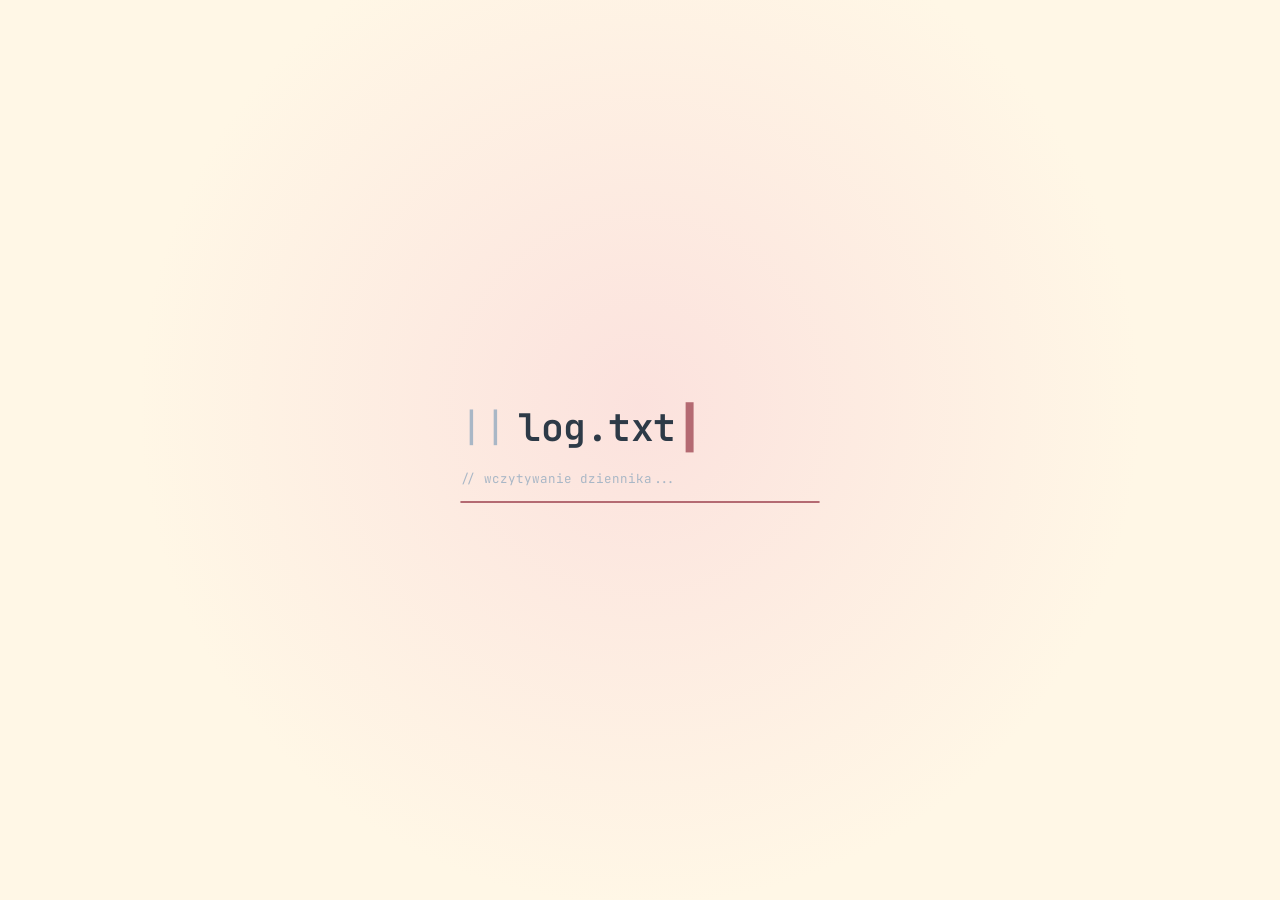
==== commit d561b07d: "mobile: centralny "+" w bottom navie + sheet profilu Pasek mobilny przechodzi na układ z referencji " ====
--- a/index.html
+++ b/index.html
@@ -197,43 +197,83 @@
       </div>
     </aside>
 
-    <!-- ░░ Bottom nav (mobile only) ░░ -->
+    <!-- ░░ Bottom nav (mobile only) — 4 sekcje + centralny "+" ░░ -->
     <nav class="bottom-nav" id="bottomNav" data-i18n-aria="app.aria.bottomNav" aria-label="Nawigacja mobilna">
       <button class="bottom-nav-item nav-item active" data-view="dashboard">
         <svg class="icon" viewBox="0 0 24 24"><path d="M3 12h4l3-8 4 16 3-8h4"/></svg>
         <span class="bottom-nav-label">dashboard</span>
       </button>
-      <button class="bottom-nav-item nav-item" data-view="entries">
-        <svg class="icon" viewBox="0 0 24 24"><path d="M14 2H6a2 2 0 0 0-2 2v16a2 2 0 0 0 2 2h12a2 2 0 0 0 2-2V8z"/><path d="M14 2v6h6"/></svg>
-        <span class="bottom-nav-label">entries</span>
-      </button>
       <button class="bottom-nav-item nav-item" data-view="notes">
         <svg class="icon" viewBox="0 0 24 24"><path d="M12 20h9"/><path d="M16.5 3.5a2.1 2.1 0 0 1 3 3L7 19l-4 1 1-4z"/></svg>
         <span class="bottom-nav-label">notes</span>
       </button>
+      <button type="button" class="bottom-nav-add" id="bottomNavAdd" aria-haspopup="true" aria-expanded="false" aria-controls="bottomAddSheet" data-i18n-aria="app.aria.add" aria-label="Dodaj nowy wpis">
+        <svg class="icon" viewBox="0 0 24 24"><path d="M12 5v14M5 12h14"/></svg>
+      </button>
       <button class="bottom-nav-item nav-item" data-view="tasks">
         <svg class="icon" viewBox="0 0 24 24"><path d="M9 11l3 3L22 4"/><path d="M21 12v7a2 2 0 0 1-2 2H5a2 2 0 0 1-2-2V5a2 2 0 0 1 2-2h11"/></svg>
         <span class="bottom-nav-label">tasks</span>
       </button>
-      <button type="button" class="bottom-nav-item bottom-nav-more" id="bottomNavMore" aria-haspopup="true" aria-expanded="false" aria-controls="bottomNavSheet">
-        <svg class="icon" viewBox="0 0 24 24"><circle cx="5" cy="12" r="1.5"/><circle cx="12" cy="12" r="1.5"/><circle cx="19" cy="12" r="1.5"/></svg>
-        <span class="bottom-nav-label" data-i18n="app.more">więcej</span>
+      <button type="button" class="bottom-nav-item bottom-nav-profile" id="bottomNavProfile" aria-haspopup="true" aria-expanded="false" aria-controls="bottomNavSheet">
+        <svg class="icon" viewBox="0 0 24 24"><circle cx="12" cy="8" r="4"/><path d="M4 21v-1a7 7 0 0 1 7-7h2a7 7 0 0 1 7 7v1"/></svg>
+        <span class="bottom-nav-label" data-i18n="app.profile">profil</span>
       </button>
     </nav>
 
     <div class="bottom-sheet-scrim" id="bottomSheetScrim"></div>
-    <div class="bottom-sheet" id="bottomNavSheet" role="dialog" data-i18n-aria="app.aria.moreSections" aria-label="Więcej sekcji" aria-hidden="true">
+
+    <!-- sheet "+": co dopisujemy do dziennika -->
+    <div class="bottom-sheet" id="bottomAddSheet" role="dialog" data-i18n-aria="app.aria.addSheet" aria-label="Dodaj nowy wpis" aria-hidden="true">
       <div class="bottom-sheet-handle" aria-hidden="true"></div>
-      <div class="bottom-sheet-title mono"><span class="dim">$</span> ls more/</div>
+      <div class="bottom-sheet-title mono"><span class="dim">$</span> touch new/</div>
       <div class="bottom-sheet-list">
+        <button type="button" class="bottom-sheet-item bottom-sheet-action" data-add="entry">
+          <svg class="icon" viewBox="0 0 24 24"><path d="M14 2H6a2 2 0 0 0-2 2v16a2 2 0 0 0 2 2h12a2 2 0 0 0 2-2V8z"/><path d="M14 2v6h6"/></svg>
+          <span class="bottom-nav-label" data-i18n="add.entry">wpis</span>
+        </button>
+        <button type="button" class="bottom-sheet-item bottom-sheet-action" data-add="note">
+          <svg class="icon" viewBox="0 0 24 24"><path d="M12 20h9"/><path d="M16.5 3.5a2.1 2.1 0 0 1 3 3L7 19l-4 1 1-4z"/></svg>
+          <span class="bottom-nav-label" data-i18n="add.note">notatka</span>
+        </button>
+        <button type="button" class="bottom-sheet-item bottom-sheet-action" data-add="task">
+          <svg class="icon" viewBox="0 0 24 24"><path d="M9 11l3 3L22 4"/><path d="M21 12v7a2 2 0 0 1-2 2H5a2 2 0 0 1-2-2V5a2 2 0 0 1 2-2h11"/></svg>
+          <span class="bottom-nav-label" data-i18n="add.task">zadanie</span>
+        </button>
+        <button type="button" class="bottom-sheet-item bottom-sheet-action" data-add="voice">
+          <svg class="icon" viewBox="0 0 24 24"><path d="M12 1a3 3 0 0 0-3 3v8a3 3 0 0 0 6 0V4a3 3 0 0 0-3-3z"/><path d="M19 10v2a7 7 0 0 1-14 0v-2"/><path d="M12 19v4"/><path d="M8 23h8"/></svg>
+          <span class="bottom-nav-label" data-i18n="add.voice">nagranie</span>
+        </button>
+        <button type="button" class="bottom-sheet-item bottom-sheet-action" data-add="mood">
+          <svg class="icon" viewBox="0 0 24 24"><circle cx="12" cy="12" r="9"/><path d="M8 14s1.5 2 4 2 4-2 4-2"/><path d="M9 9h.01M15 9h.01"/></svg>
+          <span class="bottom-nav-label" data-i18n="add.mood">nastrój</span>
+        </button>
+      </div>
+    </div>
+
+    <!-- sheet "profil": pozostałe sekcje + ustawienia konta -->
+    <div class="bottom-sheet" id="bottomNavSheet" role="dialog" data-i18n-aria="app.aria.profileSheet" aria-label="Profil i ustawienia" aria-hidden="true">
+      <div class="bottom-sheet-handle" aria-hidden="true"></div>
+      <div class="bottom-sheet-user mono">
+        <span class="user-prompt dim">user@log:~$</span>
+        <span class="user-name" id="bottomUserName"></span>
+      </div>
+      <div class="bottom-sheet-title mono"><span class="dim">$</span> ls sections/</div>
+      <div class="bottom-sheet-list">
+        <button class="bottom-sheet-item nav-item" data-view="entries">
+          <svg class="icon" viewBox="0 0 24 24"><path d="M14 2H6a2 2 0 0 0-2 2v16a2 2 0 0 0 2 2h12a2 2 0 0 0 2-2V8z"/><path d="M14 2v6h6"/></svg>
+          <span class="bottom-nav-label">entries/</span>
+        </button>
         <button class="bottom-sheet-item nav-item" data-view="voice">
           <svg class="icon" viewBox="0 0 24 24"><path d="M12 1a3 3 0 0 0-3 3v8a3 3 0 0 0 6 0V4a3 3 0 0 0-3-3z"/><path d="M19 10v2a7 7 0 0 1-14 0v-2"/><path d="M12 19v4"/><path d="M8 23h8"/></svg>
           <span class="bottom-nav-label">voice/</span>
         </button>
+      </div>
+      <div class="bottom-sheet-title mono"><span class="dim">$</span> ls settings/</div>
+      <div class="bottom-sheet-list">
         <button type="button" class="bottom-sheet-item bottom-sheet-action" id="bottomThemeMirror">
           <svg class="icon icon-sun" viewBox="0 0 24 24"><circle cx="12" cy="12" r="5"/><path d="M12 1v2M12 21v2M4.22 4.22l1.42 1.42M18.36 18.36l1.42 1.42M1 12h2M21 12h2M4.22 19.78l1.42-1.42M18.36 5.64l1.42-1.42"/></svg>
           <svg class="icon icon-moon" viewBox="0 0 24 24"><path d="M21 12.79A9 9 0 1 1 11.21 3 7 7 0 0 0 21 12.79z"/></svg>
-        <svg class="icon icon-auto" viewBox="0 0 24 24"><rect x="2" y="3" width="20" height="14" rx="2"/><path d="M8 21h8M12 17v4"/></svg>
+          <svg class="icon icon-auto" viewBox="0 0 24 24"><rect x="2" y="3" width="20" height="14" rx="2"/><path d="M8 21h8M12 17v4"/></svg>
           <span class="bottom-nav-label" data-i18n="app.theme">motyw</span>
         </button>
         <button type="button" class="bottom-sheet-item bottom-sheet-action" id="bottomLangMirror">
@@ -549,7 +589,7 @@
             <div class="view-hero">
               <div class="view-hero-text">
                 <h1 class="mono">voice/</h1>
-                <p class="view-sub" data-i18n="voice.sub">// notatki głosowe — każde nagranie zapisuje się jako wpis w entries/</p>
+                <p class="view-sub" data-i18n="voice.sub">// notatki głosowe — nagraj i wróć do nich później</p>
               </div>
               <span class="view-hero-mark mono" aria-hidden="true">▍</span>
             </div>
--- a/styles.css
+++ b/styles.css
@@ -1376,18 +1376,6 @@
 .vt-redo:hover:not(:disabled) { color: var(--accent-3); border-color: var(--accent-3); }
 .vt-redo:disabled { opacity: 0.45; cursor: not-allowed; }
 
-/* skok z karty nagrania do wpisu w entries/ */
-.vt-open {
-  font-family: var(--font-mono);
-  font-size: 11px;
-  color: var(--text-faint);
-  transition: color 0.2s var(--ease);
-}
-.vt-open:hover { color: var(--accent-3); }
-
-/* treść wpisu na karcie nagrania (gdy różni się od transkrypcji) */
-.voice-body { margin-top: 10px; }
-
 /* ═══ whisper --config (Groq) ═══ */
 .stt-panel > summary {
   cursor: pointer;
@@ -1834,6 +1822,7 @@
 
   .bottom-nav {
     display: flex;
+    align-items: flex-end;
     position: fixed;
     left: 0; right: 0; bottom: 0;
     z-index: 40;
@@ -1888,6 +1877,55 @@
     box-shadow: var(--glow);
   }
 
+  /* ─ centralny przycisk "+" (dodaj nowy wpis) ─ */
+  .bottom-nav-add {
+    flex: 0 0 auto;
+    display: flex;
+    align-items: center;
+    justify-content: center;
+    width: 52px; height: 52px;
+    margin: 0 6px;
+    /* wystaje ponad pasek — jak w referencyjnym „w/ circle CTA button” */
+    transform: translateY(-14px);
+    border-radius: 50%;
+    color: var(--bg);
+    background: var(--accent);
+    border: 3px solid var(--bg-panel);
+    box-shadow: 0 6px 18px rgba(0, 0, 0, 0.28), var(--glow);
+    transition: transform 0.18s var(--ease), filter 0.18s var(--ease);
+  }
+  .bottom-nav-add .icon {
+    width: 24px; height: 24px;
+    stroke-width: 2.4;
+    transition: transform 0.22s var(--ease);
+  }
+  .bottom-nav-add:hover { filter: brightness(1.08); }
+  .bottom-nav-add:active { transform: translateY(-14px) scale(0.94); }
+  /* otwarty sheet: plus obraca się w „×” */
+  .bottom-nav-add[aria-expanded="true"] .icon { transform: rotate(45deg); }
+  [data-theme="light"] .bottom-nav-add {
+    box-shadow: 0 6px 16px rgba(45, 58, 71, 0.18);
+  }
+
+  .bottom-nav-profile[aria-expanded="true"] { color: var(--accent); }
+
+  .bottom-sheet-user {
+    display: flex;
+    align-items: center;
+    gap: 8px;
+    padding: 0 6px 10px;
+    font-size: 12px;
+    color: var(--text-dim);
+    overflow: hidden;
+  }
+  .bottom-sheet-user .user-name {
+    overflow: hidden;
+    text-overflow: ellipsis;
+    white-space: nowrap;
+  }
+  .bottom-sheet-title + .bottom-sheet-list { margin-bottom: 10px; }
+  .bottom-sheet-list + .bottom-sheet-title { padding-top: 2px; }
+
   /* ─ bottom sheet (menu "więcej") ─ */
   .bottom-sheet-scrim {
     display: block;
@@ -1910,6 +1948,8 @@
     border-top: 1px solid var(--border);
     border-radius: 14px 14px 0 0;
     box-shadow: 0 -10px 30px rgba(0, 0, 0, 0.25);
+    max-height: 80vh;
+    overflow-y: auto;
     transform: translateY(110%);
     visibility: hidden;
     transition: transform 0.28s var(--ease), visibility 0s linear 0.28s;
@@ -1936,6 +1976,8 @@
     grid-template-columns: repeat(2, 1fr);
     gap: 6px;
   }
+  /* nieparzysta liczba kafelków — ostatni dobija do pełnej szerokości */
+  .bottom-sheet-list > :last-child:nth-child(odd) { grid-column: span 2; }
   .bottom-sheet-item {
     display: flex;
     align-items: center;
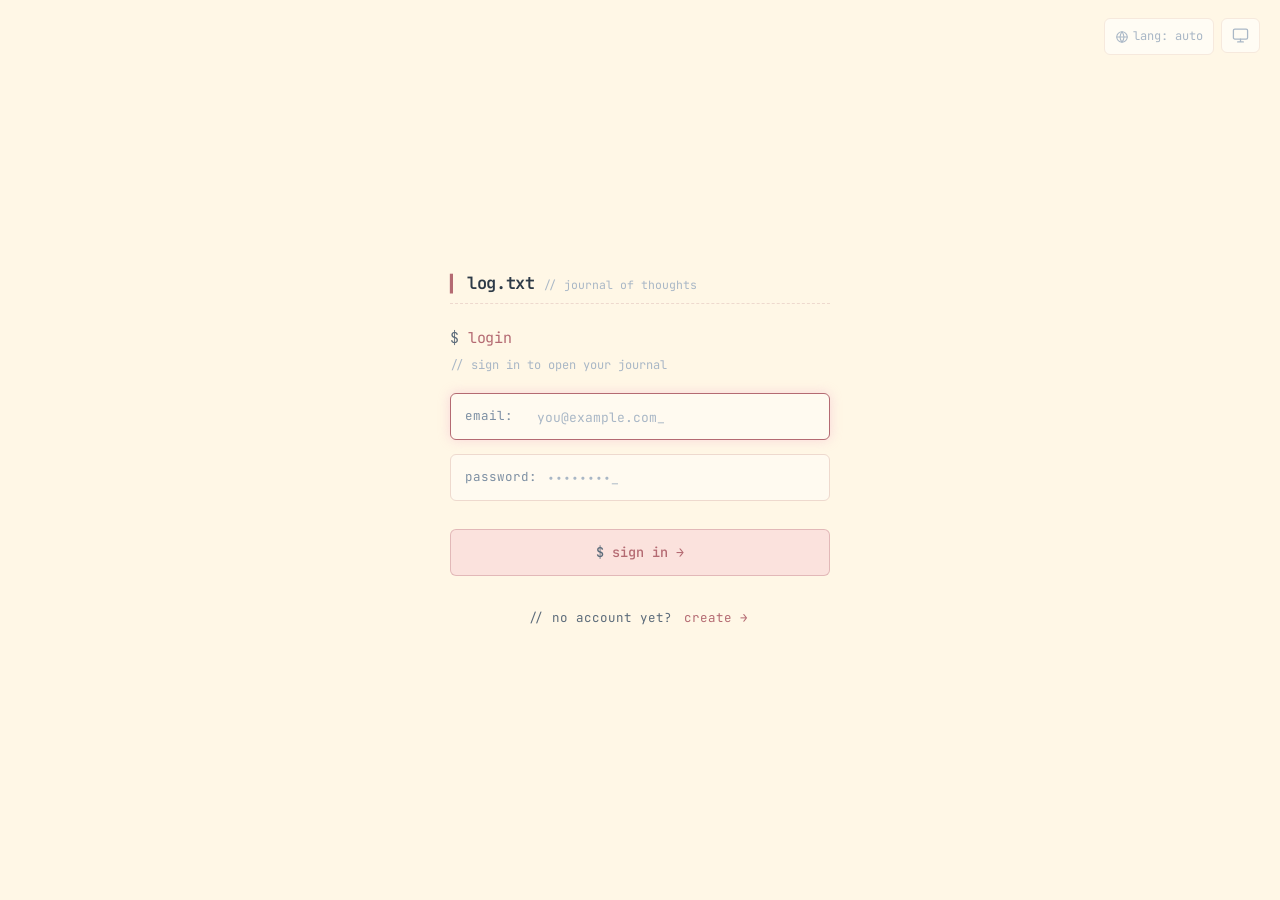
==== commit 443a0f05: "Dashboard: motto in the greeting card, with favorites The daily motto moves from its own side-column" ====
--- a/index.html
+++ b/index.html
@@ -185,6 +185,10 @@
           <svg class="icon" viewBox="0 0 24 24"><circle cx="12" cy="12" r="9"/><path d="M3 12h18"/><path d="M12 3a15 15 0 0 1 0 18a15 15 0 0 1 0-18z"/></svg>
           <span class="lang-label">lang: auto</span>
         </button>
+        <button class="theme-toggle install-btn" id="installBtn" data-i18n-aria="app.aria.install" aria-label="Zainstaluj aplikację" hidden>
+          <svg class="icon" viewBox="0 0 24 24"><path d="M21 15v4a2 2 0 0 1-2 2H5a2 2 0 0 1-2-2v-4"/><path d="M7 10l5 5 5-5"/><path d="M12 15V3"/></svg>
+          <span class="install-label" data-i18n="app.install">install app</span>
+        </button>
         <div class="sidebar-status">
           <span class="status-dot" aria-hidden="true"></span>
           <span id="storageStatus">sync: —</span>
@@ -270,6 +274,10 @@
       </div>
       <div class="bottom-sheet-title mono"><span class="dim">$</span> ls settings/</div>
       <div class="bottom-sheet-list">
+        <button type="button" class="bottom-sheet-item bottom-sheet-action" id="bottomInstallMirror" hidden>
+          <svg class="icon" viewBox="0 0 24 24"><path d="M21 15v4a2 2 0 0 1-2 2H5a2 2 0 0 1-2-2v-4"/><path d="M7 10l5 5 5-5"/><path d="M12 15V3"/></svg>
+          <span class="bottom-nav-label" data-i18n="app.install">install app</span>
+        </button>
         <button type="button" class="bottom-sheet-item bottom-sheet-action" id="bottomThemeMirror">
           <svg class="icon icon-sun" viewBox="0 0 24 24"><circle cx="12" cy="12" r="5"/><path d="M12 1v2M12 21v2M4.22 4.22l1.42 1.42M18.36 18.36l1.42 1.42M1 12h2M21 12h2M4.22 19.78l1.42-1.42M18.36 5.64l1.42-1.42"/></svg>
           <svg class="icon icon-moon" viewBox="0 0 24 24"><path d="M21 12.79A9 9 0 1 1 11.21 3 7 7 0 0 0 21 12.79z"/></svg>
@@ -287,6 +295,28 @@
       </div>
     </div>
 
+    <!-- sheet "install": ręczna instrukcja, gdy przeglądarka nie daje dialogu -->
+    <div class="bottom-sheet" id="installHelpSheet" role="dialog" data-i18n-aria="app.aria.installSheet" aria-label="Instalacja aplikacji" aria-hidden="true">
+      <div class="bottom-sheet-handle" aria-hidden="true"></div>
+      <div class="bottom-sheet-title mono"><span class="dim">$</span> install app</div>
+      <p class="install-lead" id="installLead" data-i18n="app.install.lead">// apka doda się do ekranu głównego i będzie działać jak zwykły program</p>
+      <ol class="install-steps mono" id="installStepsIos">
+        <li data-i18n-html="app.install.ios.1">otwórz menu <strong>Udostępnij</strong> na dole ekranu</li>
+        <li data-i18n-html="app.install.ios.2">wybierz <strong>Do ekranu początkowego</strong></li>
+        <li data-i18n-html="app.install.ios.3">potwierdź przyciskiem <strong>Dodaj</strong></li>
+      </ol>
+      <ol class="install-steps mono" id="installStepsOther" hidden>
+        <li data-i18n-html="app.install.other.1">otwórz menu przeglądarki (⋮)</li>
+        <li data-i18n-html="app.install.other.2">wybierz <strong>Zainstaluj aplikację</strong> lub <strong>Dodaj do ekranu głównego</strong></li>
+      </ol>
+      <div class="bottom-sheet-list">
+        <button type="button" class="bottom-sheet-item bottom-sheet-action" id="installHelpClose">
+          <svg class="icon" viewBox="0 0 24 24"><path d="M18 6L6 18M6 6l12 12"/></svg>
+          <span class="bottom-nav-label" data-i18n="app.install.close">zamknij</span>
+        </button>
+      </div>
+    </div>
+
     <!-- ░░ Main ░░ -->
     <main class="main">
       <header class="topbar">
@@ -303,24 +333,33 @@
         <section class="view view-dash active" data-view="dashboard">
           <div class="dash-grid">
 
-            <!-- ── powitanie ── -->
+            <!-- ── powitanie + motto dnia ── -->
             <div class="dash-card dash-hello">
               <div class="dash-hello-text">
                 <h1 class="mono" id="helloTitle">witaj z powrotem<span class="cursor" aria-hidden="true">_</span></h1>
                 <p class="view-sub" id="helloLine"></p>
+                <div class="dash-motto" id="dashMotto">
+                  <div class="motto-head">
+                    <span class="motto-label mono" data-i18n="dash.motto.label">// motto dnia</span>
+                    <button type="button" class="motto-fav" id="mottoFav" aria-pressed="false" data-i18n-aria="dash.motto.fav" aria-label="Dodaj do ulubionych">☆</button>
+                    <button type="button" class="panel-link mono motto-favs-toggle" id="mottoFavsToggle" aria-expanded="false" hidden></button>
+                  </div>
+                  <p class="motto-text" id="mottoText"></p>
+                  <ul class="motto-favs" id="mottoFavs" hidden></ul>
+                </div>
               </div>
               <span class="dash-hello-mark mono" aria-hidden="true">▍</span>
             </div>
 
-            <!-- ── szybkie akcje ── -->
-            <div class="dash-card dash-actions">
-              <div class="dash-card-label mono"><span class="dim">$</span> run --quick</div>
-              <div class="quick-actions mono" data-i18n-aria="app.aria.quickActions" aria-label="Szybkie akcje">
-                <button class="qa-btn" data-qa="entry"><span class="qa-key">+</span> <span data-i18n="dash.qa.entry">nowy wpis</span></button>
-                <button class="qa-btn" data-qa="mood"><span class="qa-key">+</span> <span data-i18n="dash.qa.mood">zaznacz nastrój</span></button>
-                <button class="qa-btn" data-qa="task"><span class="qa-key">+</span> <span data-i18n="dash.qa.task">nowe zadanie</span></button>
-                <button class="qa-btn" data-qa="voice"><span class="qa-key qa-rec">●</span> <span data-i18n="dash.qa.voice">nagraj notatkę</span></button>
-              </div>
+            <!-- ── otwarte zadania: od razu widoczne, obok powitania ── -->
+            <div class="panel tasks-preview-panel dash-goals" id="tasksPreviewPanel">
+              <div class="panel-title mono">
+                <span class="dim">$</span> tasks --open
+                <span class="dim" id="tasksPreviewCount"></span>
+                <span class="flex-spacer"></span>
+                <button type="button" class="panel-link mono" id="tasksAllLink" hidden data-i18n="dash.tasks.all">zobacz wszystkie zadania →</button>
+              </div>
+              <div class="tasks-preview-list" id="tasksPreviewList"></div>
             </div>
 
             <!-- ── podsumowanie tygodnia + skróty do sekcji ── -->
@@ -348,8 +387,19 @@
               </div>
             </div>
 
-            <!-- ── kolumna boczna: nastrój, motto dnia, otwarte zadania ── -->
+            <!-- ── kolumna boczna: szybkie akcje, nastrój ── -->
             <div class="dash-col dash-col-side">
+              <!-- ── szybkie akcje ── -->
+              <div class="dash-card dash-actions">
+                <div class="dash-card-label mono"><span class="dim">$</span> run --quick</div>
+                <div class="quick-actions mono" data-i18n-aria="app.aria.quickActions" aria-label="Szybkie akcje">
+                  <button class="qa-btn" data-qa="entry"><span class="qa-key">+</span> <span data-i18n="dash.qa.entry">nowy wpis</span></button>
+                  <button class="qa-btn" data-qa="mood"><span class="qa-key">+</span> <span data-i18n="dash.qa.mood">zaznacz nastrój</span></button>
+                  <button class="qa-btn" data-qa="task"><span class="qa-key">+</span> <span data-i18n="dash.qa.task">nowe zadanie</span></button>
+                  <button class="qa-btn" data-qa="voice"><span class="qa-key qa-rec">●</span> <span data-i18n="dash.qa.voice">nagraj notatkę</span></button>
+                </div>
+              </div>
+
               <!-- ── nastrój: jedyne wejście do mood.log ── -->
               <div class="dash-card dash-mood" id="dashMood">
                 <div class="dash-card-label mono">
@@ -365,22 +415,6 @@
                   <button type="button" class="mood-btn" data-level="5" data-i18n-aria="mood.level.5" aria-label="Świetnie"><span class="mood-cell l5"></span><span class="mono">5</span></button>
                 </div>
                 <p class="dash-mood-status mono" id="dashMoodStatus"></p>
-              </div>
-
-              <div class="dash-card dash-motto" id="dashMotto">
-                <span class="motto-label mono" data-i18n="dash.motto.label">// motto dnia</span>
-                <p class="motto-text" id="mottoText"></p>
-                <span class="motto-mark" aria-hidden="true">▍</span>
-              </div>
-
-              <div class="panel tasks-preview-panel dash-goals" id="tasksPreviewPanel">
-                <div class="panel-title mono">
-                  <span class="dim">$</span> tasks --open
-                  <span class="dim" id="tasksPreviewCount"></span>
-                  <span class="flex-spacer"></span>
-                  <button type="button" class="panel-link mono" id="tasksAllLink" hidden data-i18n="dash.tasks.all">zobacz wszystkie zadania →</button>
-                </div>
-                <div class="tasks-preview-list" id="tasksPreviewList"></div>
               </div>
             </div>
 
@@ -525,6 +559,7 @@
                 <button type="button" class="md-btn" data-md="list" data-i18n-title="notes.md.list" data-i18n="notes.md.listLabel">- lista</button>
                 <button type="button" class="md-btn" data-md="check" data-i18n-title="notes.md.check">- [ ]</button>
                 <button type="button" class="md-btn" data-md="quote" data-i18n-title="notes.md.quote">&gt;</button>
+                <button type="button" class="md-btn md-btn-todo" id="noteToTaskBtn" data-i18n-title="notes.toTask.title" data-i18n="notes.toTask.label">→ todo</button>
               </div>
               <textarea id="noteBody" rows="14" placeholder="# nagłówek&#10;&#10;**pogrubienie**, *kursywa*, `kod`&#10;&#10;- lista&#10;- [ ] checkbox" data-i18n-ph="notes.ph.body" spellcheck="true"></textarea>
               <div class="media-toolbar mono" data-host="note">
@@ -589,7 +624,7 @@
             <div class="view-hero">
               <div class="view-hero-text">
                 <h1 class="mono">voice/</h1>
-                <p class="view-sub" data-i18n="voice.sub">// notatki głosowe — nagraj i wróć do nich później</p>
+                <p class="view-sub" data-i18n="voice.sub">// notatki głosowe — każde nagranie zapisuje się jako wpis w entries/</p>
               </div>
               <span class="view-hero-mark mono" aria-hidden="true">▍</span>
             </div>
--- a/styles.css
+++ b/styles.css
@@ -47,7 +47,7 @@
   --st-done: #4ade80;         /* zieleń — zrobione */
   --st-done-bg: rgba(74, 222, 128, 0.12);
   --scrim: rgba(6, 8, 10, 0.6);
-  /* karta kontrastowa (motto / cele) — ciemna zieleń terminala */
+  /* karta kontrastowa (zadania) — ciemna zieleń terminala */
   --surface-contrast: #10241b;
   --surface-contrast-border: #1d3d2c;
   --surface-contrast-text: #dcf5e6;
@@ -87,7 +87,7 @@
   --st-done: #6d8a4a;         /* sage leaf, przyciemniony */
   --st-done-bg: rgba(168, 181, 138, 0.30);
   --scrim: rgba(45, 58, 71, 0.38);
-  /* karta kontrastowa (motto / cele) — midnight lagoon */
+  /* karta kontrastowa (zadania) — midnight lagoon */
   --surface-contrast: #2d3a47;
   --surface-contrast-border: #3b4b5a;
   --surface-contrast-text: #fff7e6;
@@ -468,15 +468,15 @@
 }
 
 /* ═══ dashboard: siatka bento ═══
-   układ „kafelkowy": powitanie + szybkie akcje w rzędzie,
-   niżej dwie kolumny — log aktywności po lewej, motto/sekcje/zadania po prawej */
+   układ „kafelkowy": powitanie (z mottem) + otwarte zadania w rzędzie,
+   niżej dwie kolumny — log aktywności po lewej, szybkie akcje i nastrój po prawej */
 .dash-grid {
   display: grid;
   grid-template-columns: minmax(0, 1.7fr) minmax(0, 1fr);
   gap: 16px;
   align-items: start;
 }
-.dash-hello, .dash-actions { align-self: stretch; }
+.dash-hello, .dash-goals { align-self: stretch; }
 
 /* „ładowanie sesji" — karty wchodzą kaskadą */
 .view.active .dash-grid > *,
@@ -571,24 +571,52 @@
   color: var(--text-faint);
 }
 
-/* ── motto dnia: karta kontrastowa ── */
+/* ── motto dnia: cytat pod powitaniem ── */
 .dash-motto {
-  background: var(--surface-contrast);
-  border-color: var(--surface-contrast-border);
-  color: var(--surface-contrast-text);
-  display: flex; flex-direction: column; gap: 10px;
-  padding: 22px 20px;
-  text-align: center;
-}
-.motto-label { font-size: 11.5px; color: var(--surface-contrast-dim); }
+  display: flex; flex-direction: column; gap: 4px;
+  margin-top: 14px;
+  padding-left: 12px;
+  border-left: 2px solid var(--accent);
+}
+.motto-label { font-size: 11.5px; color: var(--text-faint); }
+.motto-head { display: flex; align-items: center; gap: 6px; flex-wrap: wrap; }
+.motto-fav {
+  font-size: 15px; line-height: 1;
+  padding: 2px 4px;
+  color: var(--text-faint);
+  border-radius: var(--radius-sm);
+  transition: color 0.15s var(--ease), transform 0.15s var(--ease);
+}
+.motto-fav:hover, .motto-fav:focus-visible { color: var(--accent); transform: scale(1.15); outline: none; }
+.motto-fav[aria-pressed="true"] { color: var(--accent); }
+.motto-favs-toggle { font-size: 11.5px; }
+.motto-favs {
+  list-style: none;
+  display: flex; flex-direction: column; gap: 2px;
+  margin-top: 6px;
+}
+.motto-favs li {
+  display: flex; align-items: center; gap: 8px;
+  font-family: var(--font-sans);
+  font-size: 13.5px; font-style: italic;
+  color: var(--text-dim);
+}
+.motto-favs li::before { content: "★"; font-style: normal; font-size: 11px; color: var(--accent); }
+.motto-favs .motto-unfav {
+  margin-left: auto;
+  font-style: normal; font-size: 12px;
+  padding: 0 6px;
+  color: var(--text-faint);
+  border-radius: var(--radius-sm);
+}
+.motto-favs .motto-unfav:hover, .motto-favs .motto-unfav:focus-visible { color: var(--accent); outline: none; }
 .motto-text {
   font-family: var(--font-sans);
-  font-size: 15.5px;
+  font-size: 15px;
   font-style: italic;
   line-height: 1.5;
-  color: var(--surface-contrast-text);
-}
-.motto-mark { color: var(--accent); font-size: 13px; }
+  color: var(--text);
+}
 
 /* ── kafelki sekcji ── */
 .dash-tiles {
@@ -637,6 +665,7 @@
 .dash-goals {
   background: var(--surface-contrast);
   border-color: var(--surface-contrast-border);
+  margin-bottom: 0;
 }
 .dash-goals .panel-title { color: var(--surface-contrast-dim); }
 .dash-goals .empty-state { color: var(--surface-contrast-dim); border-color: var(--surface-contrast-border); }
@@ -1138,6 +1167,9 @@
 .md-btn:hover { color: var(--accent); border-color: color-mix(in srgb, var(--accent) 40%, var(--border-soft)); }
 .md-btn strong { color: inherit; }
 .md-btn em { color: inherit; }
+/* notatka → tasks.todo: odsunięta od formatowania, w kolorze zadań */
+.md-btn-todo { margin-left: auto; color: var(--accent); border-color: color-mix(in srgb, var(--accent) 35%, var(--border-soft)); }
+.md-btn-todo:hover { background: color-mix(in srgb, var(--accent) 10%, var(--bg-raised)); }
 .md-preview blockquote {
   border-left: 2px solid var(--accent-2);
   padding-left: 12px;
@@ -1375,6 +1407,18 @@
 }
 .vt-redo:hover:not(:disabled) { color: var(--accent-3); border-color: var(--accent-3); }
 .vt-redo:disabled { opacity: 0.45; cursor: not-allowed; }
+
+/* skok z karty nagrania do wpisu w entries/ */
+.vt-open {
+  font-family: var(--font-mono);
+  font-size: 11px;
+  color: var(--text-faint);
+  transition: color 0.2s var(--ease);
+}
+.vt-open:hover { color: var(--accent-3); }
+
+/* treść wpisu na karcie nagrania (gdy różni się od transkrypcji) */
+.voice-body { margin-top: 10px; }
 
 /* ═══ whisper --config (Groq) ═══ */
 .stt-panel > summary {
@@ -1794,11 +1838,9 @@
   .dash-actions .qa-btn { width: auto; flex: 1 1 160px; }
   /* kolumny znikają — karty wchodzą wprost do siatki, żeby dało się je przestawić */
   .dash-col { display: contents; }
-  .dash-mood { order: 0; }
-  .dash-motto { order: 1; }
+  .dash-actions, .dash-mood { order: 0; }
   .recent-panel { order: 2; }
   .pinned-panel { order: 3; }
-  .dash-goals { order: 4; }
   .dash-tiles { grid-template-columns: repeat(auto-fit, minmax(150px, 1fr)); }
 }
 
@@ -1976,6 +2018,22 @@
     grid-template-columns: repeat(2, 1fr);
     gap: 6px;
   }
+  /* ─ instrukcja "dodaj do ekranu głównego" ─ */
+  .install-lead {
+    margin: 0 0 10px;
+    padding: 0 6px;
+    font-size: 12px;
+    color: var(--text-faint);
+  }
+  .install-steps {
+    margin: 0 0 12px;
+    padding: 0 6px 0 26px;
+    font-size: 13px;
+    line-height: 1.7;
+    color: var(--text-dim);
+  }
+  .install-steps strong { color: var(--text); font-weight: 500; }
+  .install-steps li::marker { color: var(--accent); }
   /* nieparzysta liczba kafelków — ostatni dobija do pełnej szerokości */
   .bottom-sheet-list > :last-child:nth-child(odd) { grid-column: span 2; }
   .bottom-sheet-item {
